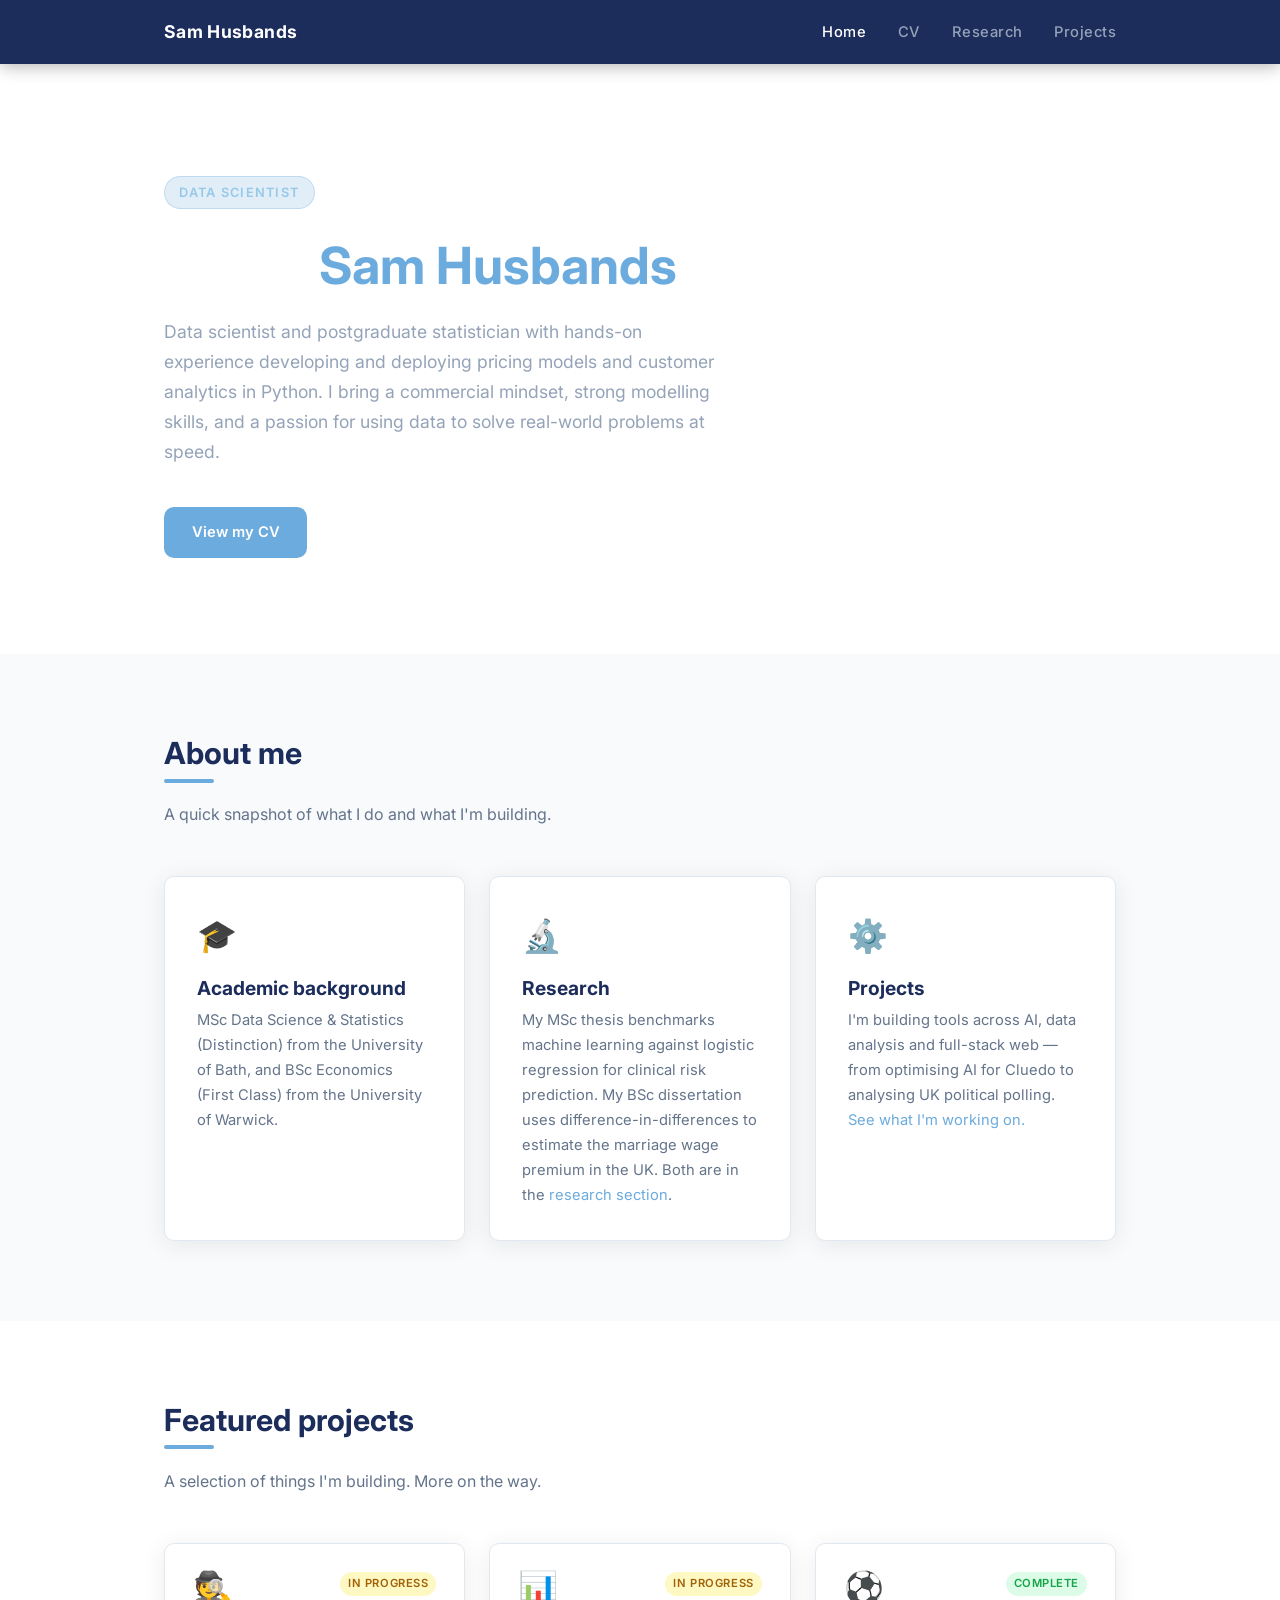
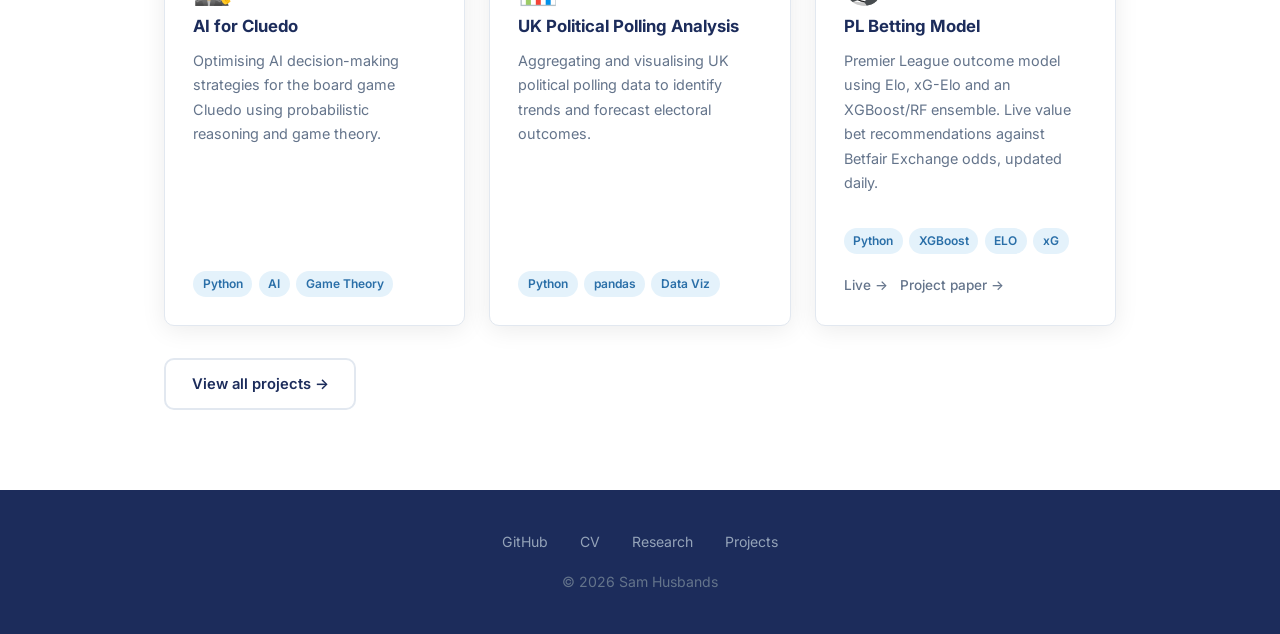
==== index.html @ 10be199a "PL Betting restructure: Complete status, project paper, club crests, nav cleanup Made-with: Cursor" ====
<!DOCTYPE html>
<html lang="en">
<head>
  <meta charset="UTF-8" />
  <meta name="viewport" content="width=device-width, initial-scale=1.0" />
  <title>Sam Husbands</title>
  <meta name="description" content="Sam Husbands – personal portfolio, CV, research and projects." />
  <link rel="preconnect" href="https://fonts.googleapis.com" />
  <link rel="preconnect" href="https://fonts.gstatic.com" crossorigin />
  <link href="https://fonts.googleapis.com/css2?family=Inter:wght@400;500;600;700&display=swap" rel="stylesheet" />
  <link rel="stylesheet" href="css/style.css" />
</head>
<body>

  <!-- NAV -->
  <nav>
    <div class="nav-inner">
      <a href="index.html" class="nav-logo">Sam Husbands</a>
      <ul class="nav-links" id="navLinks">
        <li><a href="index.html" class="active">Home</a></li>
        <li><a href="cv.html">CV</a></li>
        <li><a href="documents.html">Research</a></li>
        <li><a href="projects.html">Projects</a></li>
      </ul>
      <button class="nav-toggle" id="navToggle" aria-label="Toggle menu">
        <span></span><span></span><span></span>
      </button>
    </div>
  </nav>

  <!-- HERO -->
  <section class="hero">
    <div class="container">
      <div class="hero-content">
        <span class="hero-tag">Data Scientist</span>
        <h1>Hi, I'm <span>Sam Husbands</span></h1>
        <p class="hero-summary">
          Data scientist and postgraduate statistician with hands-on experience developing and deploying
          pricing models and customer analytics in Python. I bring a commercial mindset, strong modelling
          skills, and a passion for using data to solve real-world problems at speed.
        </p>
        <div class="hero-actions">
          <a href="cv.html" class="btn btn-primary">View my CV</a>
          <a href="projects.html" class="btn btn-outline">See my projects</a>
          <a href="https://github.com/SamHusbands21" target="_blank" rel="noopener" class="btn btn-outline">
            GitHub ↗
          </a>
        </div>
      </div>
    </div>
  </section>

  <!-- ABOUT SNAPSHOT -->
  <section>
    <div class="container">
      <h2 class="section-title">About me</h2>
      <p class="section-subtitle">A quick snapshot of what I do and what I'm building.</p>
      <div class="card-grid">

        <div class="card">
          <div style="font-size:2rem;margin-bottom:0.75rem;">🎓</div>
          <h3>Academic background</h3>
          <p style="color:var(--muted);font-size:0.92rem;margin-top:0.5rem;">
            MSc Data Science &amp; Statistics (Distinction) from the University of Bath, and
            BSc Economics (First Class) from the University of Warwick.
          </p>
        </div>

        <div class="card">
          <div style="font-size:2rem;margin-bottom:0.75rem;">🔬</div>
          <h3>Research</h3>
          <p style="color:var(--muted);font-size:0.92rem;margin-top:0.5rem;">
            My MSc thesis benchmarks machine learning against logistic regression for clinical risk
            prediction. My BSc dissertation uses difference-in-differences to estimate the marriage
            wage premium in the UK. Both are in the <a href="documents.html">research section</a>.
          </p>
        </div>

        <div class="card">
          <div style="font-size:2rem;margin-bottom:0.75rem;">⚙️</div>
          <h3>Projects</h3>
          <p style="color:var(--muted);font-size:0.92rem;margin-top:0.5rem;">
            I'm building tools across AI, data analysis and full-stack web — from optimising AI for Cluedo to
            analysing UK political polling. <a href="projects.html">See what I'm working on.</a>
          </p>
        </div>

      </div>
    </div>
  </section>

  <!-- FEATURED PROJECTS PREVIEW -->
  <section>
    <div class="container">
      <h2 class="section-title">Featured projects</h2>
      <p class="section-subtitle">A selection of things I'm building. More on the way.</p>
      <div class="card-grid">

        <div class="project-card">
          <div class="project-card-header">
            <span class="project-icon">🕵️</span>
            <span class="status-badge status-wip">In progress</span>
          </div>
          <h3>AI for Cluedo</h3>
          <p>Optimising AI decision-making strategies for the board game Cluedo using probabilistic reasoning and game theory.</p>
          <div class="tag-list">
            <span class="tag">Python</span>
            <span class="tag">AI</span>
            <span class="tag">Game Theory</span>
          </div>
        </div>

        <div class="project-card">
          <div class="project-card-header">
            <span class="project-icon">📊</span>
            <span class="status-badge status-wip">In progress</span>
          </div>
          <h3>UK Political Polling Analysis</h3>
          <p>Aggregating and visualising UK political polling data to identify trends and forecast electoral outcomes.</p>
          <div class="tag-list">
            <span class="tag">Python</span>
            <span class="tag">pandas</span>
            <span class="tag">Data Viz</span>
          </div>
        </div>

        <div class="project-card">
          <div class="project-card-header">
            <span class="project-icon">⚽</span>
            <span class="status-badge status-complete">Complete</span>
          </div>
          <h3>PL Betting Model</h3>
          <p>Premier League outcome model using Elo, xG-Elo and an XGBoost/RF ensemble. Live value bet recommendations against Betfair Exchange odds, updated daily.</p>
          <div class="tag-list">
            <span class="tag">Python</span>
            <span class="tag">XGBoost</span>
            <span class="tag">ELO</span>
            <span class="tag">xG</span>
          </div>
          <div class="project-links" style="margin-top:0.5rem;">
            <a href="betting.html">Live →</a>
            <a href="betting-paper.html">Project paper →</a>
          </div>
        </div>

      </div>
      <div style="margin-top:2rem;">
        <a href="projects.html" class="btn btn-outline-dark">View all projects →</a>
      </div>
    </div>
  </section>

  <!-- FOOTER -->
  <footer>
    <ul class="footer-links">
      <li><a href="https://github.com/SamHusbands21" target="_blank" rel="noopener">GitHub</a></li>
      <li><a href="cv.html">CV</a></li>
      <li><a href="documents.html">Research</a></li>
      <li><a href="projects.html">Projects</a></li>
    </ul>
    <p>&copy; <span id="year"></span> Sam Husbands</p>
  </footer>

  <script>
    document.getElementById('year').textContent = new Date().getFullYear();

    const toggle = document.getElementById('navToggle');
    const links  = document.getElementById('navLinks');
    toggle.addEventListener('click', () => links.classList.toggle('open'));
  </script>
</body>
</html>
---- css/style.css ----
/* ===== RESET & BASE ===== */
*, *::before, *::after {
  box-sizing: border-box;
  margin: 0;
  padding: 0;
}

:root {
  --navy:   #1c2c5b;
  --navy2:  #243775;
  --blue:   #6cabdd;
  --blue-d: #4a8dc4;
  --teal:   #98c8e8;
  --light:  #f8fafc;
  --mid:    #e2e8f0;
  --text:   #334155;
  --muted:  #64748b;
  --white:  #ffffff;
  --radius: 10px;
  --shadow: 0 4px 24px rgba(0,0,0,0.08);
  --transition: 0.2s ease;
}

html { scroll-behavior: smooth; }

body {
  font-family: 'Inter', sans-serif;
  background: var(--light);
  color: var(--text);
  line-height: 1.7;
  font-size: 16px;
}

a {
  color: var(--blue);
  text-decoration: none;
  transition: color var(--transition);
}
a:hover { color: var(--blue-d); }

img { max-width: 100%; display: block; }

/* ===== TYPOGRAPHY ===== */
h1, h2, h3, h4 {
  color: var(--navy);
  line-height: 1.25;
  font-weight: 700;
}
h1 { font-size: clamp(2rem, 5vw, 3.2rem); }
h2 { font-size: clamp(1.5rem, 3vw, 2rem); }
h3 { font-size: 1.2rem; }

p { margin-bottom: 1rem; }
p:last-child { margin-bottom: 0; }

/* ===== LAYOUT ===== */
.container {
  max-width: 1000px;
  margin: 0 auto;
  padding: 0 1.5rem;
}

section {
  padding: 5rem 0;
}
section:nth-child(even) {
  background: var(--white);
}

.section-title {
  font-size: clamp(1.4rem, 3vw, 1.9rem);
  margin-bottom: 0.4rem;
  position: relative;
  display: inline-block;
}
.section-title::after {
  content: '';
  display: block;
  height: 4px;
  width: 50px;
  background: var(--blue);
  border-radius: 2px;
  margin-top: 0.4rem;
}
.section-subtitle {
  color: var(--muted);
  margin-bottom: 3rem;
  margin-top: 0.75rem;
}

/* ===== NAVIGATION ===== */
nav {
  background: var(--navy);
  position: sticky;
  top: 0;
  z-index: 100;
  box-shadow: 0 2px 16px rgba(0,0,0,0.3);
}

.nav-inner {
  display: flex;
  align-items: center;
  justify-content: space-between;
  height: 64px;
  max-width: 1000px;
  margin: 0 auto;
  padding: 0 1.5rem;
}

.nav-logo {
  color: var(--white);
  font-weight: 700;
  font-size: 1.1rem;
  letter-spacing: 0.02em;
}
.nav-logo:hover { color: var(--blue); }

.nav-links {
  display: flex;
  gap: 2rem;
  list-style: none;
}

.nav-links a {
  color: #94a3b8;
  font-size: 0.92rem;
  font-weight: 500;
  letter-spacing: 0.03em;
  transition: color var(--transition);
}
.nav-links a:hover,
.nav-links a.active {
  color: var(--white);
}

.nav-toggle {
  display: none;
  flex-direction: column;
  gap: 5px;
  background: none;
  border: none;
  cursor: pointer;
  padding: 4px;
}
.nav-toggle span {
  display: block;
  width: 24px;
  height: 2px;
  background: var(--white);
  border-radius: 2px;
  transition: all var(--transition);
}

/* ===== HERO ===== */
.hero {
  background: linear-gradient(135deg, var(--navy) 0%, var(--navy2) 100%);
  color: var(--white);
  padding: 7rem 0 6rem;
}

.hero-content {
  max-width: 680px;
}

.hero-tag {
  display: inline-block;
  background: rgba(108,171,221,0.2);
  color: var(--teal);
  font-size: 0.8rem;
  font-weight: 600;
  letter-spacing: 0.1em;
  text-transform: uppercase;
  padding: 0.3rem 0.9rem;
  border-radius: 20px;
  margin-bottom: 1.5rem;
  border: 1px solid rgba(108,171,221,0.3);
}

.hero h1 {
  color: var(--white);
  margin-bottom: 1.25rem;
}

.hero h1 span {
  color: var(--blue);
}

.hero-summary {
  color: #94a3b8;
  font-size: 1.1rem;
  margin-bottom: 2.5rem;
  max-width: 560px;
}

.hero-actions {
  display: flex;
  gap: 1rem;
  flex-wrap: wrap;
}

/* ===== BUTTONS ===== */
.btn {
  display: inline-flex;
  align-items: center;
  gap: 0.5rem;
  padding: 0.7rem 1.6rem;
  border-radius: var(--radius);
  font-size: 0.92rem;
  font-weight: 600;
  transition: all var(--transition);
  cursor: pointer;
  border: 2px solid transparent;
}

.btn-primary {
  background: var(--blue);
  color: var(--white);
}
.btn-primary:hover {
  background: var(--blue-d);
  color: var(--white);
  transform: translateY(-1px);
  box-shadow: 0 6px 20px rgba(108,171,221,0.45);
}

.btn-outline {
  background: transparent;
  color: var(--white);
  border-color: rgba(255,255,255,0.3);
}
.btn-outline:hover {
  background: rgba(255,255,255,0.1);
  color: var(--white);
  border-color: rgba(255,255,255,0.6);
}

.btn-outline-dark {
  background: transparent;
  color: var(--navy);
  border-color: var(--mid);
}
.btn-outline-dark:hover {
  border-color: var(--blue);
  color: var(--blue);
}

/* ===== CARDS ===== */
.card {
  background: var(--white);
  border-radius: var(--radius);
  box-shadow: var(--shadow);
  padding: 2rem;
  border: 1px solid var(--mid);
  transition: transform var(--transition), box-shadow var(--transition);
}
.card:hover {
  transform: translateY(-3px);
  box-shadow: 0 12px 40px rgba(0,0,0,0.12);
}

.card-grid {
  display: grid;
  grid-template-columns: repeat(auto-fill, minmax(280px, 1fr));
  gap: 1.5rem;
}

/* ===== PROJECT CARDS ===== */
.project-card {
  background: var(--white);
  border-radius: var(--radius);
  border: 1px solid var(--mid);
  box-shadow: var(--shadow);
  padding: 1.75rem;
  display: flex;
  flex-direction: column;
  gap: 0.75rem;
  transition: transform var(--transition), box-shadow var(--transition);
}
.project-card:hover {
  transform: translateY(-3px);
  box-shadow: 0 12px 40px rgba(0,0,0,0.12);
}

.project-card-header {
  display: flex;
  align-items: flex-start;
  justify-content: space-between;
  gap: 1rem;
}

.project-icon {
  font-size: 2rem;
  line-height: 1;
}

.project-links {
  display: flex;
  gap: 0.75rem;
  flex-shrink: 0;
}
.project-links a {
  color: var(--muted);
  font-size: 0.85rem;
  font-weight: 500;
  display: flex;
  align-items: center;
  gap: 0.3rem;
  transition: color var(--transition);
}
.project-links a:hover { color: var(--blue); }

.project-card h3 {
  font-size: 1.05rem;
  color: var(--navy);
}

.project-card p {
  color: var(--muted);
  font-size: 0.9rem;
  flex: 1;
}

.tag-list {
  display: flex;
  flex-wrap: wrap;
  gap: 0.4rem;
  margin-top: 0.25rem;
}
.tag {
  background: #e4f2fb;
  color: #2a6fa8;
  font-size: 0.75rem;
  font-weight: 600;
  padding: 0.2rem 0.6rem;
  border-radius: 20px;
}

.status-badge {
  display: inline-block;
  font-size: 0.7rem;
  font-weight: 600;
  padding: 0.15rem 0.5rem;
  border-radius: 20px;
  text-transform: uppercase;
  letter-spacing: 0.05em;
}
.status-live {
  background: #dcfce7;
  color: #16a34a;
}
.status-wip {
  background: #fef9c3;
  color: #a16207;
}
.status-planned {
  background: #f1f5f9;
  color: var(--muted);
}
.status-complete {
  background: #dcfce7;
  color: #16a34a;
}

/* ===== CV ===== */
.cv-section {
  margin-bottom: 2.5rem;
}
.cv-section-title {
  font-size: 0.75rem;
  font-weight: 700;
  text-transform: uppercase;
  letter-spacing: 0.12em;
  color: var(--blue);
  margin-bottom: 1.25rem;
  padding-bottom: 0.5rem;
  border-bottom: 2px solid var(--mid);
}

.cv-entry {
  margin-bottom: 1.5rem;
}
.cv-entry-header {
  display: flex;
  justify-content: space-between;
  align-items: baseline;
  gap: 1rem;
  flex-wrap: wrap;
  margin-bottom: 0.25rem;
}
.cv-entry-header h3 {
  font-size: 1rem;
  color: var(--navy);
}
.cv-entry-date {
  color: var(--muted);
  font-size: 0.85rem;
  white-space: nowrap;
}
.cv-entry-org {
  color: var(--blue);
  font-size: 0.9rem;
  font-weight: 600;
  margin-bottom: 0.4rem;
}
.cv-entry ul {
  padding-left: 1.25rem;
  color: var(--text);
  font-size: 0.93rem;
}
.cv-entry ul li {
  margin-bottom: 0.25rem;
}

.skills-grid {
  display: grid;
  grid-template-columns: repeat(auto-fill, minmax(200px, 1fr));
  gap: 1rem;
}
.skill-group h4 {
  font-size: 0.85rem;
  font-weight: 700;
  color: var(--navy);
  margin-bottom: 0.5rem;
}
.skill-group .tag-list { margin-top: 0; }

/* ===== DOCUMENTS PAGE ===== */
.doc-card {
  background: var(--white);
  border-radius: var(--radius);
  border: 1px solid var(--mid);
  box-shadow: var(--shadow);
  padding: 2rem;
  display: flex;
  gap: 1.5rem;
  align-items: flex-start;
  transition: transform var(--transition), box-shadow var(--transition);
}
.doc-card:hover {
  transform: translateY(-2px);
  box-shadow: 0 12px 40px rgba(0,0,0,0.12);
}
.doc-icon {
  font-size: 2.5rem;
  flex-shrink: 0;
}
.doc-info h3 { margin-bottom: 0.4rem; }
.doc-info p {
  color: var(--muted);
  font-size: 0.92rem;
  margin-bottom: 1rem;
}
.doc-meta {
  display: flex;
  gap: 1.5rem;
  flex-wrap: wrap;
  font-size: 0.82rem;
  color: var(--muted);
  margin-bottom: 1rem;
}
.doc-meta span { display: flex; align-items: center; gap: 0.3rem; }
.doc-actions { display: flex; gap: 0.75rem; flex-wrap: wrap; }

/* ===== FOOTER ===== */
footer {
  background: var(--navy);
  color: #64748b;
  text-align: center;
  padding: 2.5rem 1.5rem;
  font-size: 0.88rem;
}
footer a {
  color: #94a3b8;
}
footer a:hover { color: var(--white); }

.footer-links {
  display: flex;
  justify-content: center;
  gap: 2rem;
  margin-bottom: 1rem;
  list-style: none;
}

/* ===== RESPONSIVE ===== */
@media (max-width: 640px) {
  .nav-links {
    display: none;
    flex-direction: column;
    position: absolute;
    top: 64px;
    left: 0;
    right: 0;
    background: var(--navy2);
    padding: 1.5rem;
    gap: 1.25rem;
    border-top: 1px solid rgba(255,255,255,0.08);
  }
  .nav-links.open { display: flex; }
  .nav-toggle { display: flex; }

  .hero { padding: 4rem 0; }
  section { padding: 3rem 0; }

  .doc-card { flex-direction: column; }

  .cv-entry-header { flex-direction: column; gap: 0.1rem; }
}
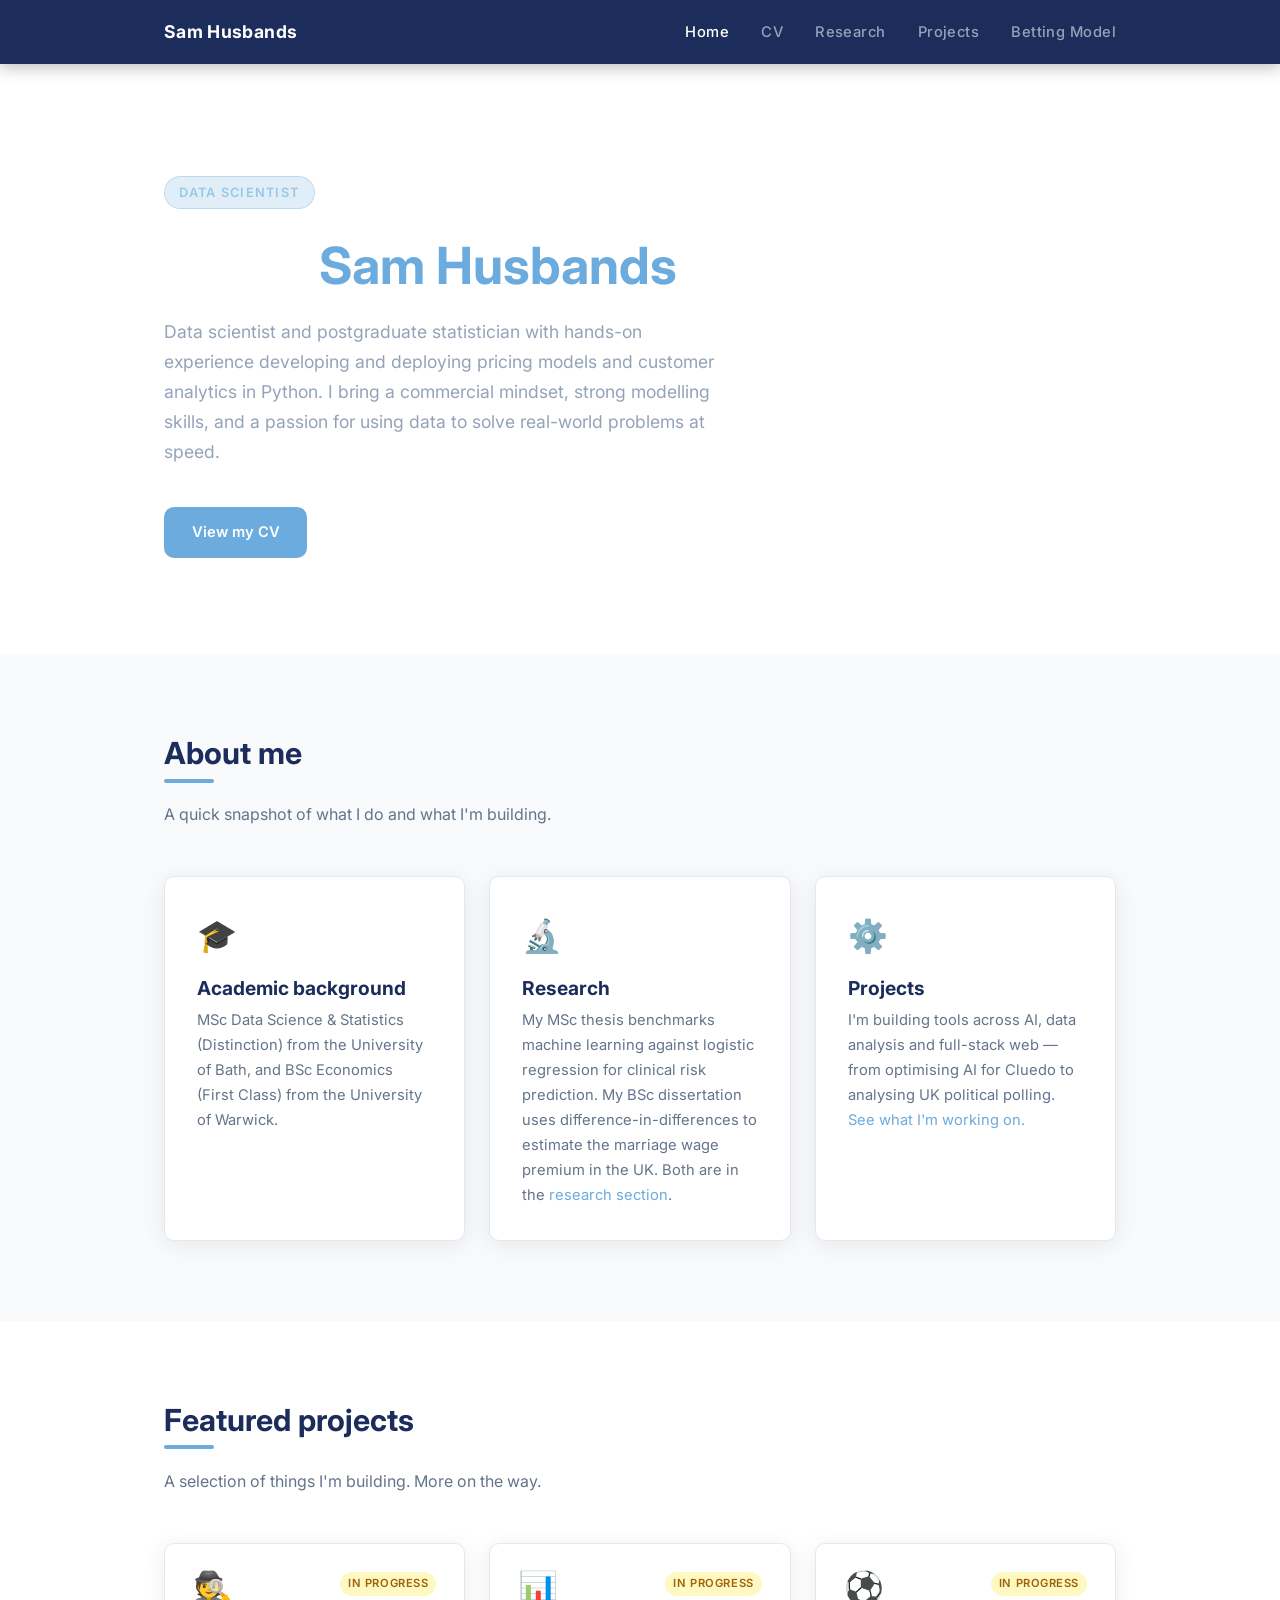
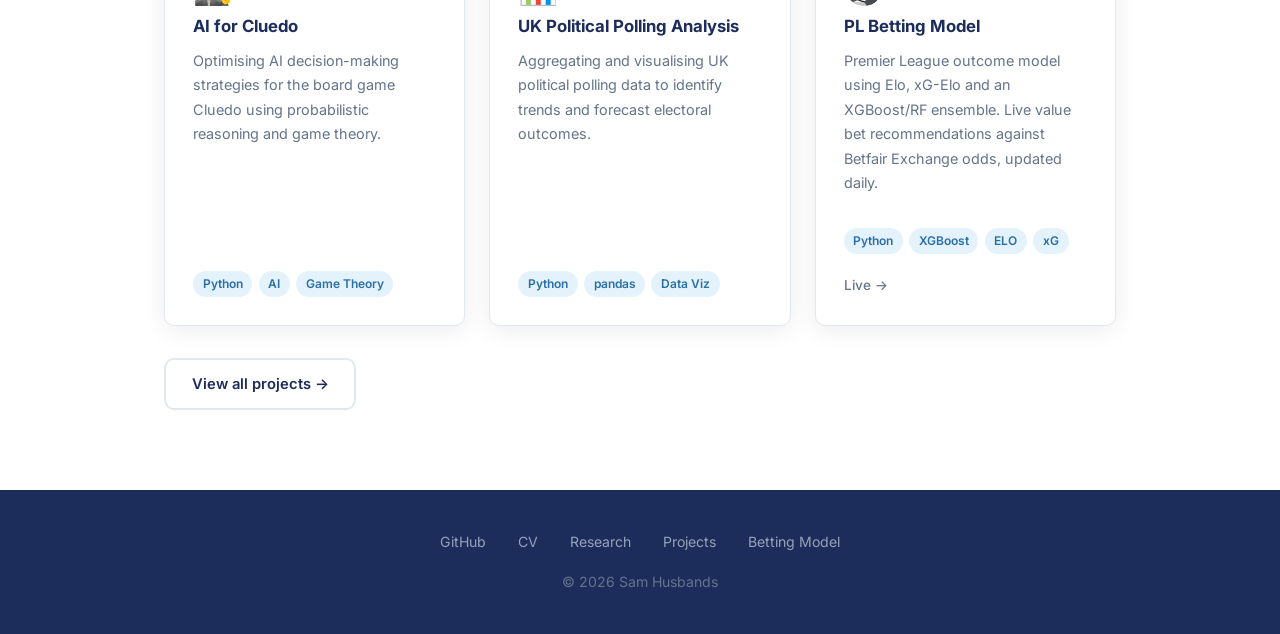
==== commit 97682114: "Revert "PL Betting restructure: Complete status, project paper, club crests, nav cleanup" This rever" ====
--- a/index.html
+++ b/index.html
@@ -21,6 +21,7 @@
         <li><a href="cv.html">CV</a></li>
         <li><a href="documents.html">Research</a></li>
         <li><a href="projects.html">Projects</a></li>
+        <li><a href="betting.html">Betting Model</a></li>
       </ul>
       <button class="nav-toggle" id="navToggle" aria-label="Toggle menu">
         <span></span><span></span><span></span>
@@ -127,7 +128,7 @@
         <div class="project-card">
           <div class="project-card-header">
             <span class="project-icon">⚽</span>
-            <span class="status-badge status-complete">Complete</span>
+            <span class="status-badge status-wip">In progress</span>
           </div>
           <h3>PL Betting Model</h3>
           <p>Premier League outcome model using Elo, xG-Elo and an XGBoost/RF ensemble. Live value bet recommendations against Betfair Exchange odds, updated daily.</p>
@@ -139,7 +140,6 @@
           </div>
           <div class="project-links" style="margin-top:0.5rem;">
             <a href="betting.html">Live →</a>
-            <a href="betting-paper.html">Project paper →</a>
           </div>
         </div>
 
@@ -157,6 +157,7 @@
       <li><a href="cv.html">CV</a></li>
       <li><a href="documents.html">Research</a></li>
       <li><a href="projects.html">Projects</a></li>
+      <li><a href="betting.html">Betting Model</a></li>
     </ul>
     <p>&copy; <span id="year"></span> Sam Husbands</p>
   </footer>
--- a/css/style.css
+++ b/css/style.css
@@ -355,10 +355,6 @@
 .status-planned {
   background: #f1f5f9;
   color: var(--muted);
-}
-.status-complete {
-  background: #dcfce7;
-  color: #16a34a;
 }
 
 /* ===== CV ===== */
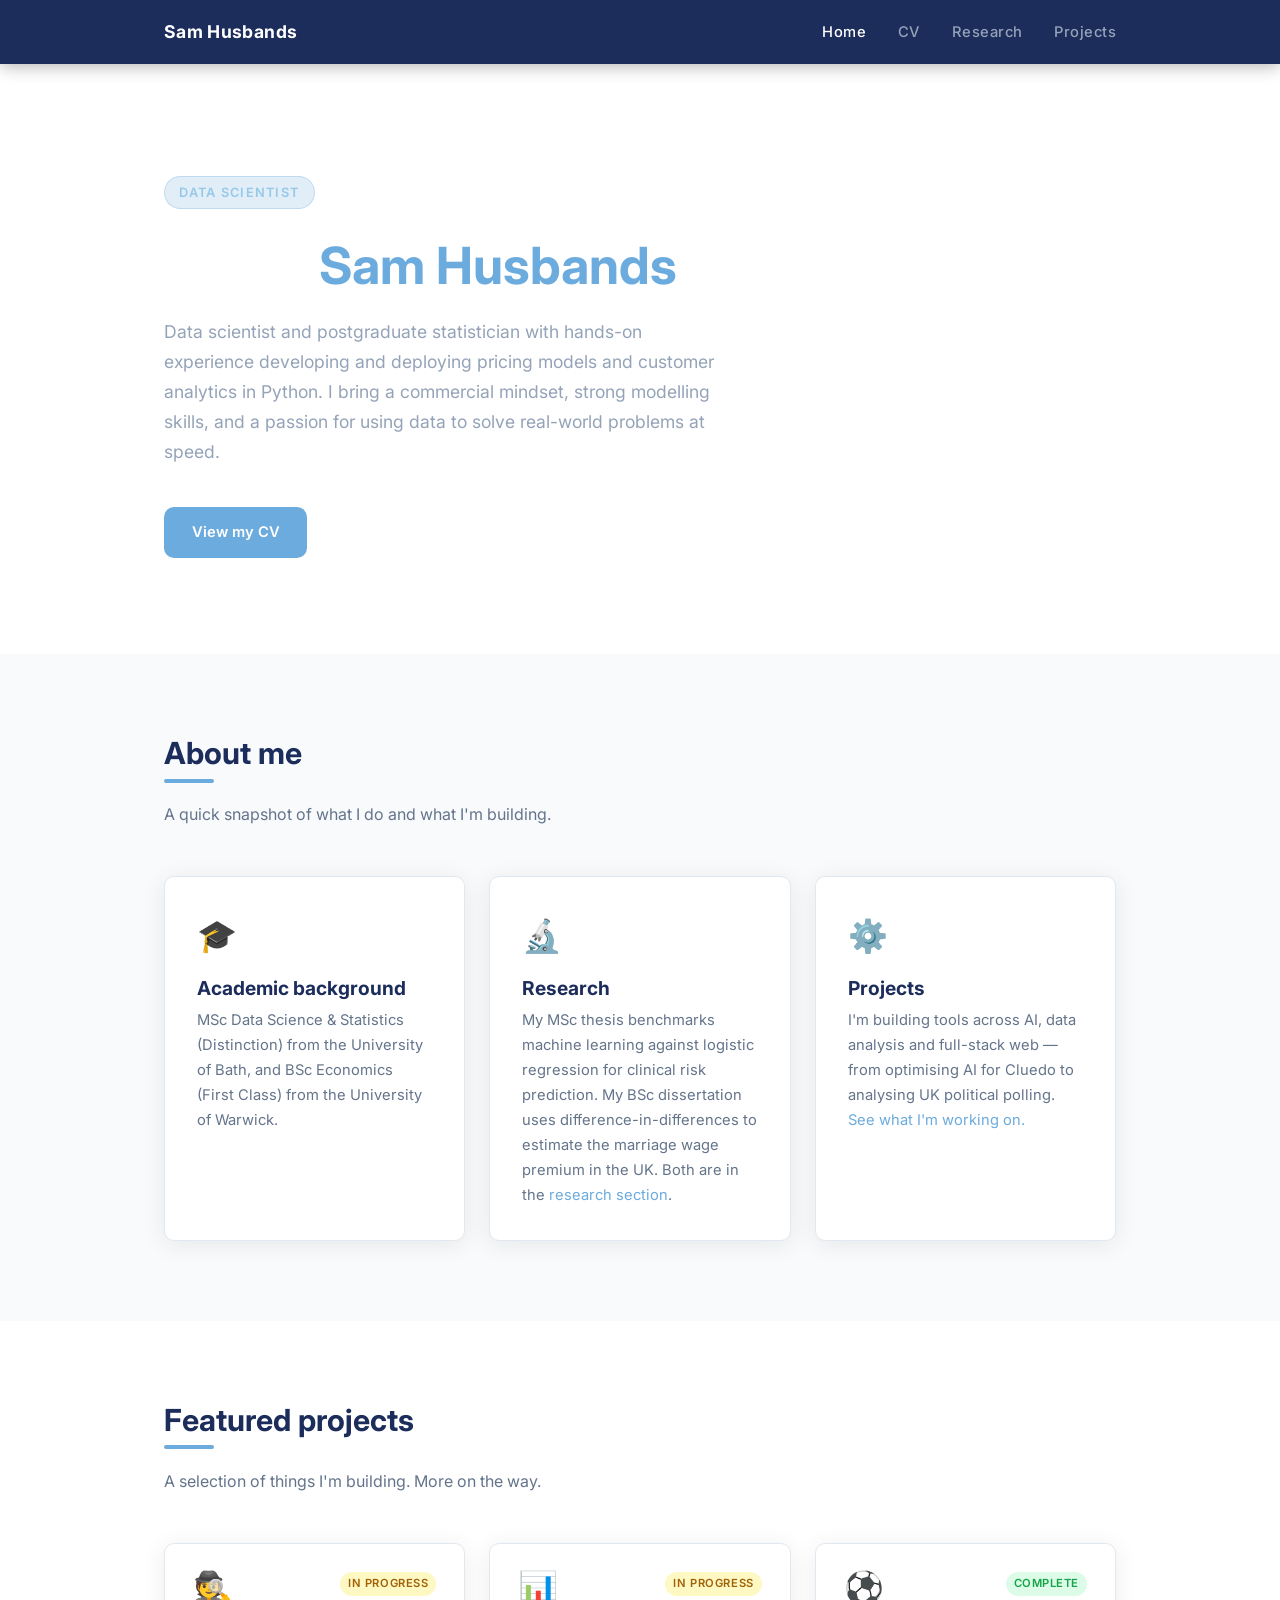
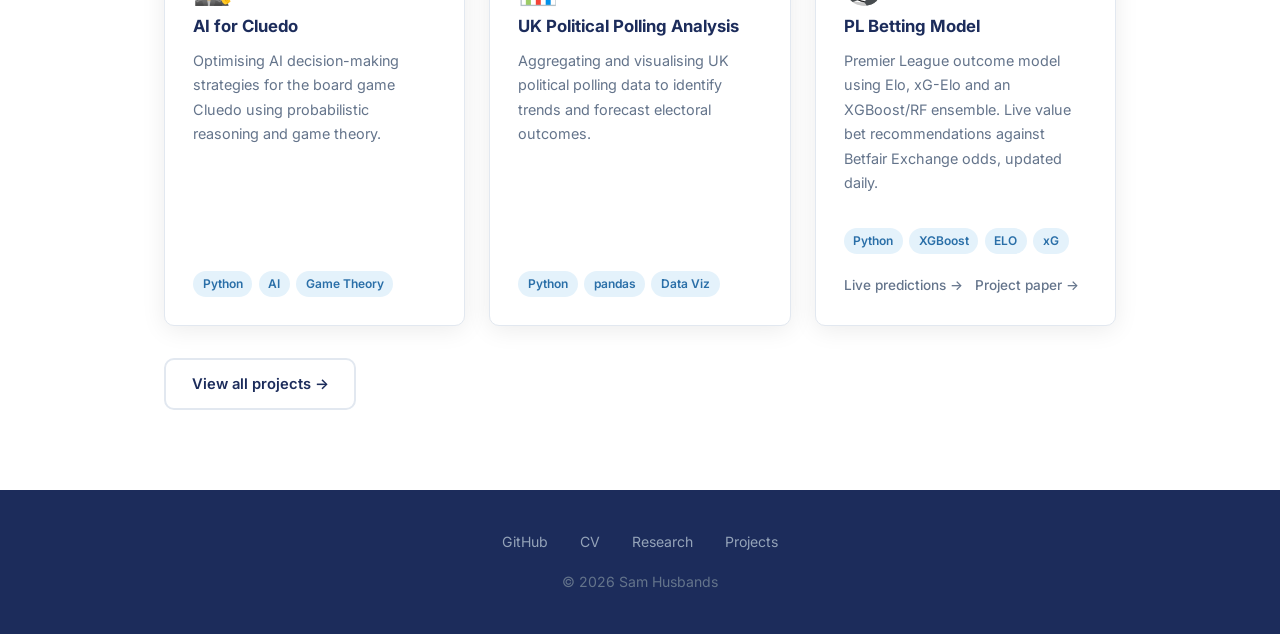
==== commit 29d46a7b: "Restructure PL Betting: Complete status, project paper, crests, nav cleanup Made-with: Cursor" ====
--- a/index.html
+++ b/index.html
@@ -21,7 +21,6 @@
         <li><a href="cv.html">CV</a></li>
         <li><a href="documents.html">Research</a></li>
         <li><a href="projects.html">Projects</a></li>
-        <li><a href="betting.html">Betting Model</a></li>
       </ul>
       <button class="nav-toggle" id="navToggle" aria-label="Toggle menu">
         <span></span><span></span><span></span>
@@ -128,7 +127,7 @@
         <div class="project-card">
           <div class="project-card-header">
             <span class="project-icon">⚽</span>
-            <span class="status-badge status-wip">In progress</span>
+            <span class="status-badge status-complete">Complete</span>
           </div>
           <h3>PL Betting Model</h3>
           <p>Premier League outcome model using Elo, xG-Elo and an XGBoost/RF ensemble. Live value bet recommendations against Betfair Exchange odds, updated daily.</p>
@@ -139,7 +138,8 @@
             <span class="tag">xG</span>
           </div>
           <div class="project-links" style="margin-top:0.5rem;">
-            <a href="betting.html">Live →</a>
+            <a href="betting.html">Live predictions →</a>
+            <a href="betting-paper.html">Project paper →</a>
           </div>
         </div>
 
@@ -157,7 +157,6 @@
       <li><a href="cv.html">CV</a></li>
       <li><a href="documents.html">Research</a></li>
       <li><a href="projects.html">Projects</a></li>
-      <li><a href="betting.html">Betting Model</a></li>
     </ul>
     <p>&copy; <span id="year"></span> Sam Husbands</p>
   </footer>
--- a/css/style.css
+++ b/css/style.css
@@ -355,6 +355,10 @@
 .status-planned {
   background: #f1f5f9;
   color: var(--muted);
+}
+.status-complete {
+  background: #dcfce7;
+  color: #16a34a;
 }
 
 /* ===== CV ===== */
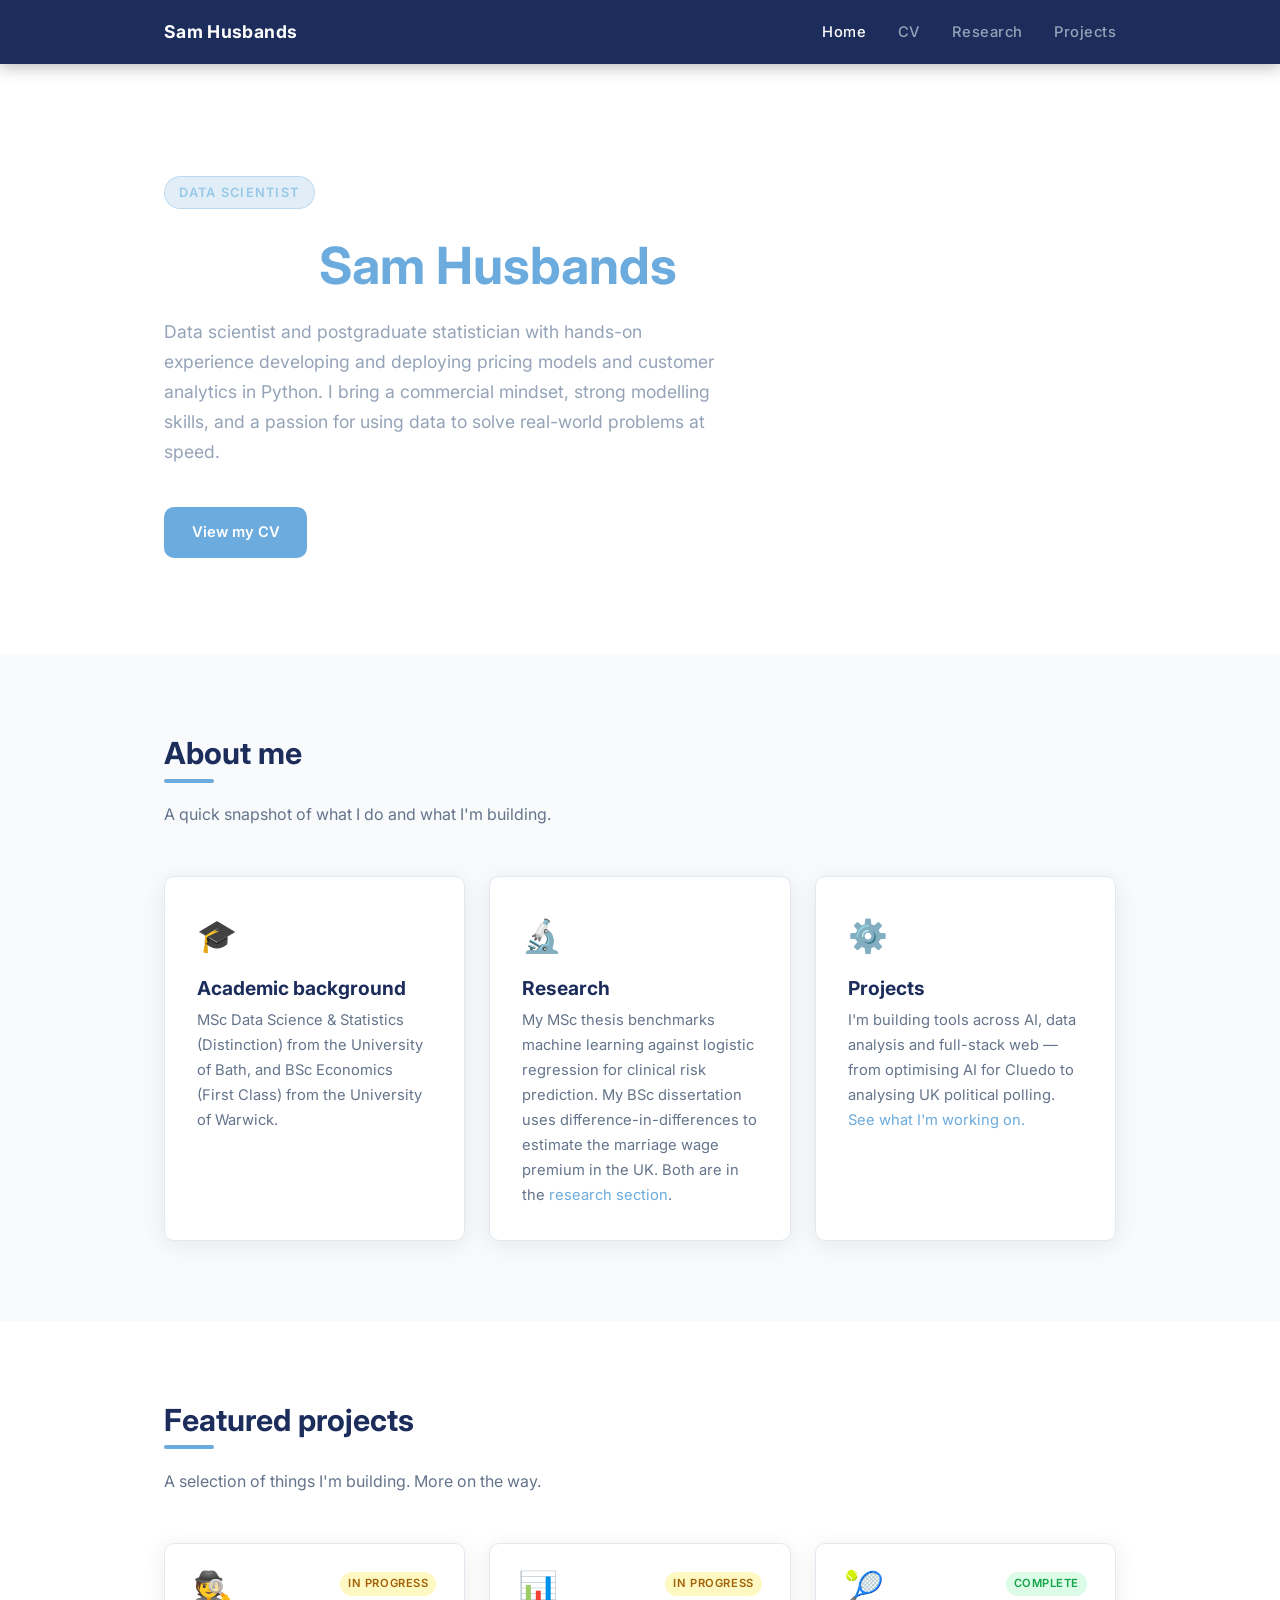
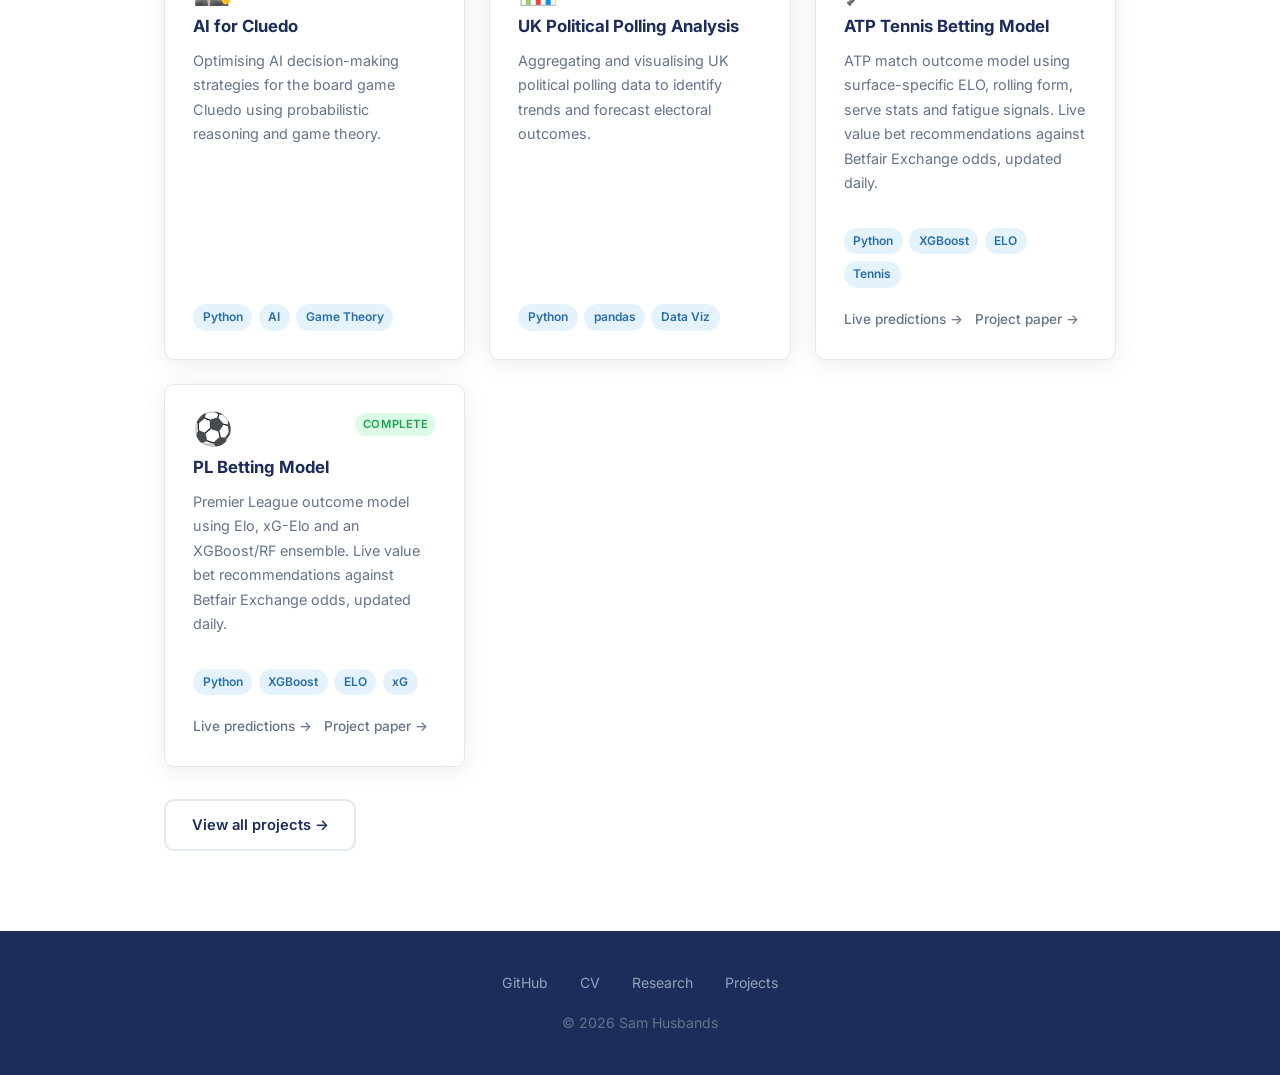
==== commit 92619673: "Add ATP tennis betting model to homepage and projects page Made-with: Cursor" ====
--- a/index.html
+++ b/index.html
@@ -126,6 +126,25 @@
 
         <div class="project-card">
           <div class="project-card-header">
+            <span class="project-icon">🎾</span>
+            <span class="status-badge status-complete">Complete</span>
+          </div>
+          <h3>ATP Tennis Betting Model</h3>
+          <p>ATP match outcome model using surface-specific ELO, rolling form, serve stats and fatigue signals. Live value bet recommendations against Betfair Exchange odds, updated daily.</p>
+          <div class="tag-list">
+            <span class="tag">Python</span>
+            <span class="tag">XGBoost</span>
+            <span class="tag">ELO</span>
+            <span class="tag">Tennis</span>
+          </div>
+          <div class="project-links" style="margin-top:0.5rem;">
+            <a href="tennis.html">Live predictions →</a>
+            <a href="tennis-paper.html">Project paper →</a>
+          </div>
+        </div>
+
+        <div class="project-card">
+          <div class="project-card-header">
             <span class="project-icon">⚽</span>
             <span class="status-badge status-complete">Complete</span>
           </div>
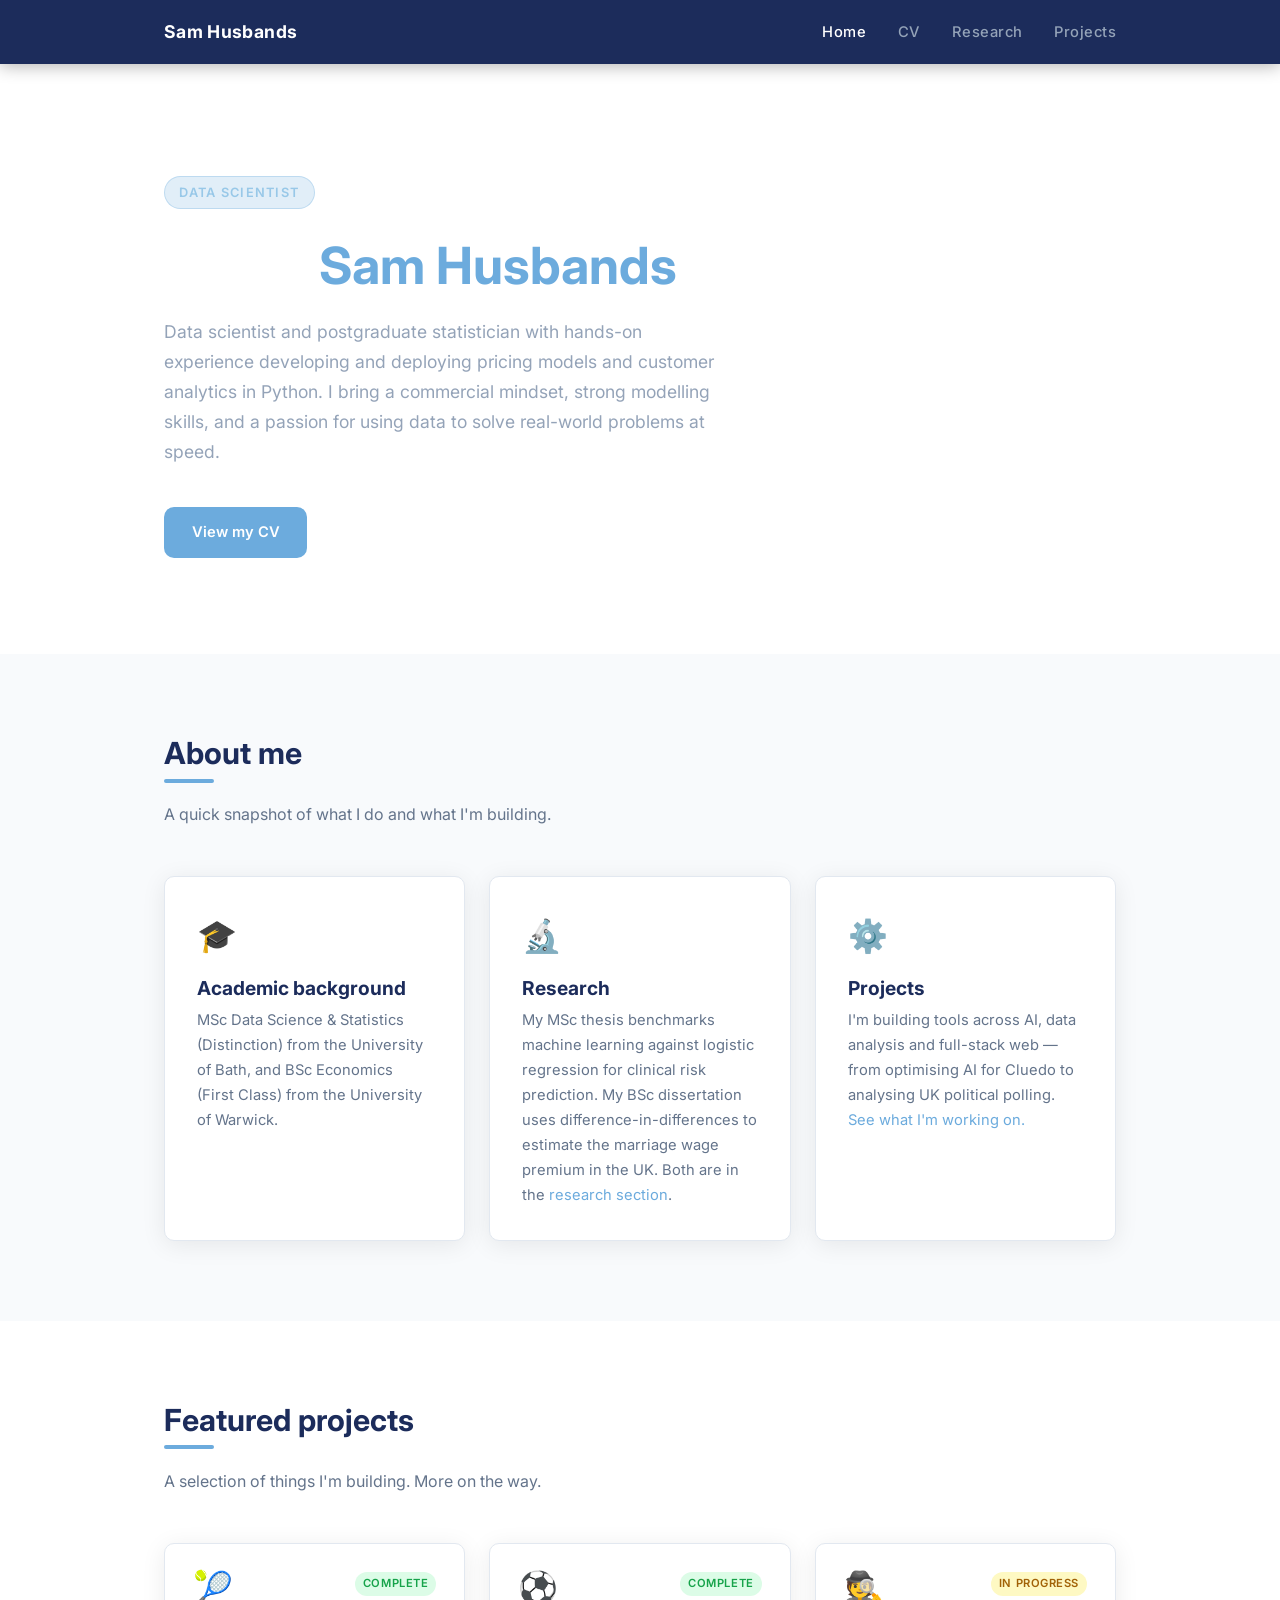
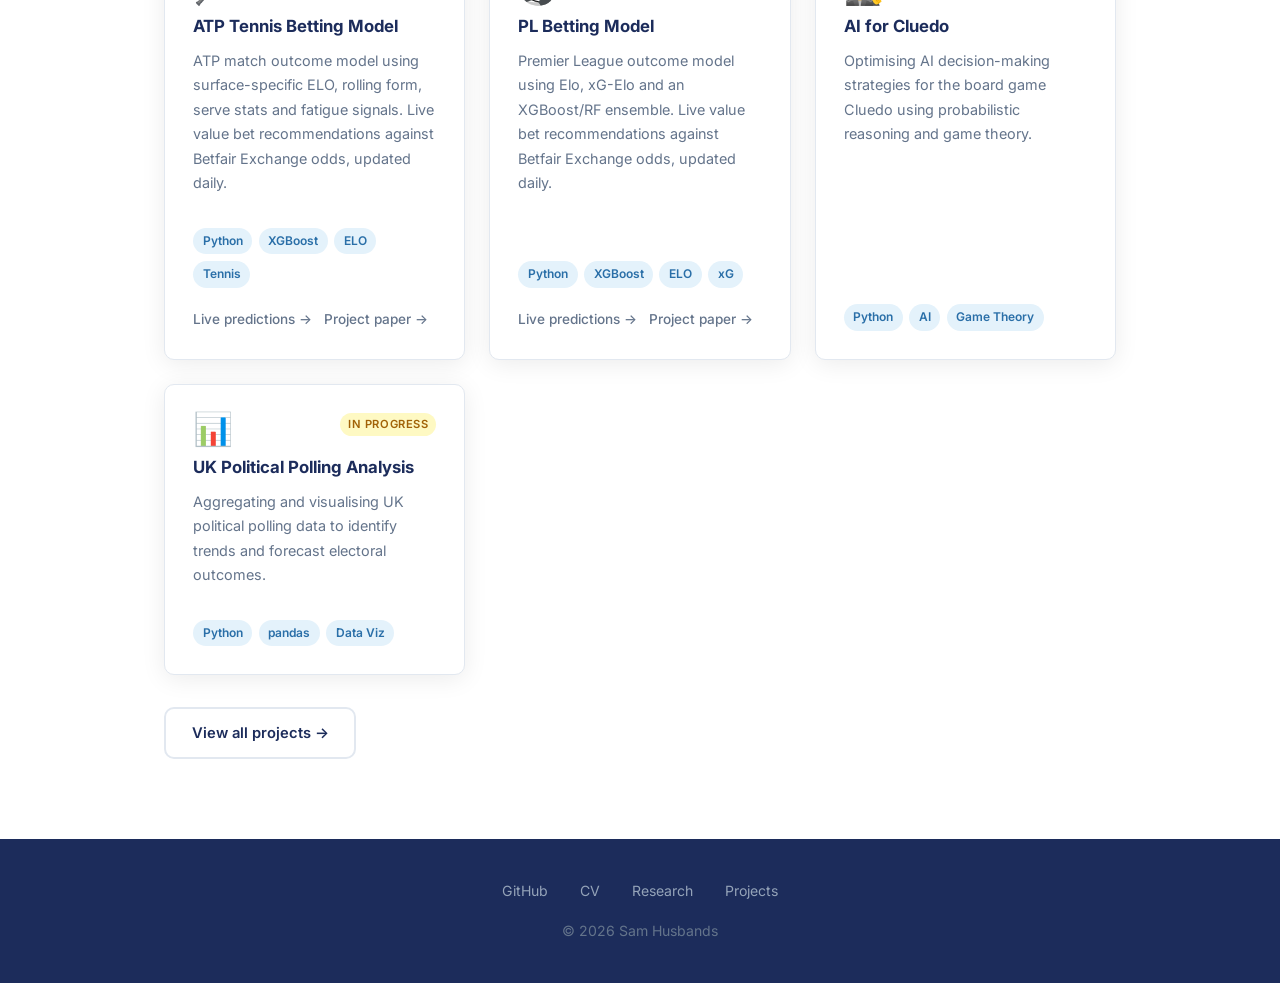
==== commit 6faeabd5: "feat: website UI updates - reorder projects, add new cards, fix research section Move Complete proje" ====
--- a/index.html
+++ b/index.html
@@ -98,34 +98,6 @@
 
         <div class="project-card">
           <div class="project-card-header">
-            <span class="project-icon">🕵️</span>
-            <span class="status-badge status-wip">In progress</span>
-          </div>
-          <h3>AI for Cluedo</h3>
-          <p>Optimising AI decision-making strategies for the board game Cluedo using probabilistic reasoning and game theory.</p>
-          <div class="tag-list">
-            <span class="tag">Python</span>
-            <span class="tag">AI</span>
-            <span class="tag">Game Theory</span>
-          </div>
-        </div>
-
-        <div class="project-card">
-          <div class="project-card-header">
-            <span class="project-icon">📊</span>
-            <span class="status-badge status-wip">In progress</span>
-          </div>
-          <h3>UK Political Polling Analysis</h3>
-          <p>Aggregating and visualising UK political polling data to identify trends and forecast electoral outcomes.</p>
-          <div class="tag-list">
-            <span class="tag">Python</span>
-            <span class="tag">pandas</span>
-            <span class="tag">Data Viz</span>
-          </div>
-        </div>
-
-        <div class="project-card">
-          <div class="project-card-header">
             <span class="project-icon">🎾</span>
             <span class="status-badge status-complete">Complete</span>
           </div>
@@ -162,6 +134,34 @@
           </div>
         </div>
 
+        <div class="project-card">
+          <div class="project-card-header">
+            <span class="project-icon">🕵️</span>
+            <span class="status-badge status-wip">In progress</span>
+          </div>
+          <h3>AI for Cluedo</h3>
+          <p>Optimising AI decision-making strategies for the board game Cluedo using probabilistic reasoning and game theory.</p>
+          <div class="tag-list">
+            <span class="tag">Python</span>
+            <span class="tag">AI</span>
+            <span class="tag">Game Theory</span>
+          </div>
+        </div>
+
+        <div class="project-card">
+          <div class="project-card-header">
+            <span class="project-icon">📊</span>
+            <span class="status-badge status-wip">In progress</span>
+          </div>
+          <h3>UK Political Polling Analysis</h3>
+          <p>Aggregating and visualising UK political polling data to identify trends and forecast electoral outcomes.</p>
+          <div class="tag-list">
+            <span class="tag">Python</span>
+            <span class="tag">pandas</span>
+            <span class="tag">Data Viz</span>
+          </div>
+        </div>
+
       </div>
       <div style="margin-top:2rem;">
         <a href="projects.html" class="btn btn-outline-dark">View all projects →</a>
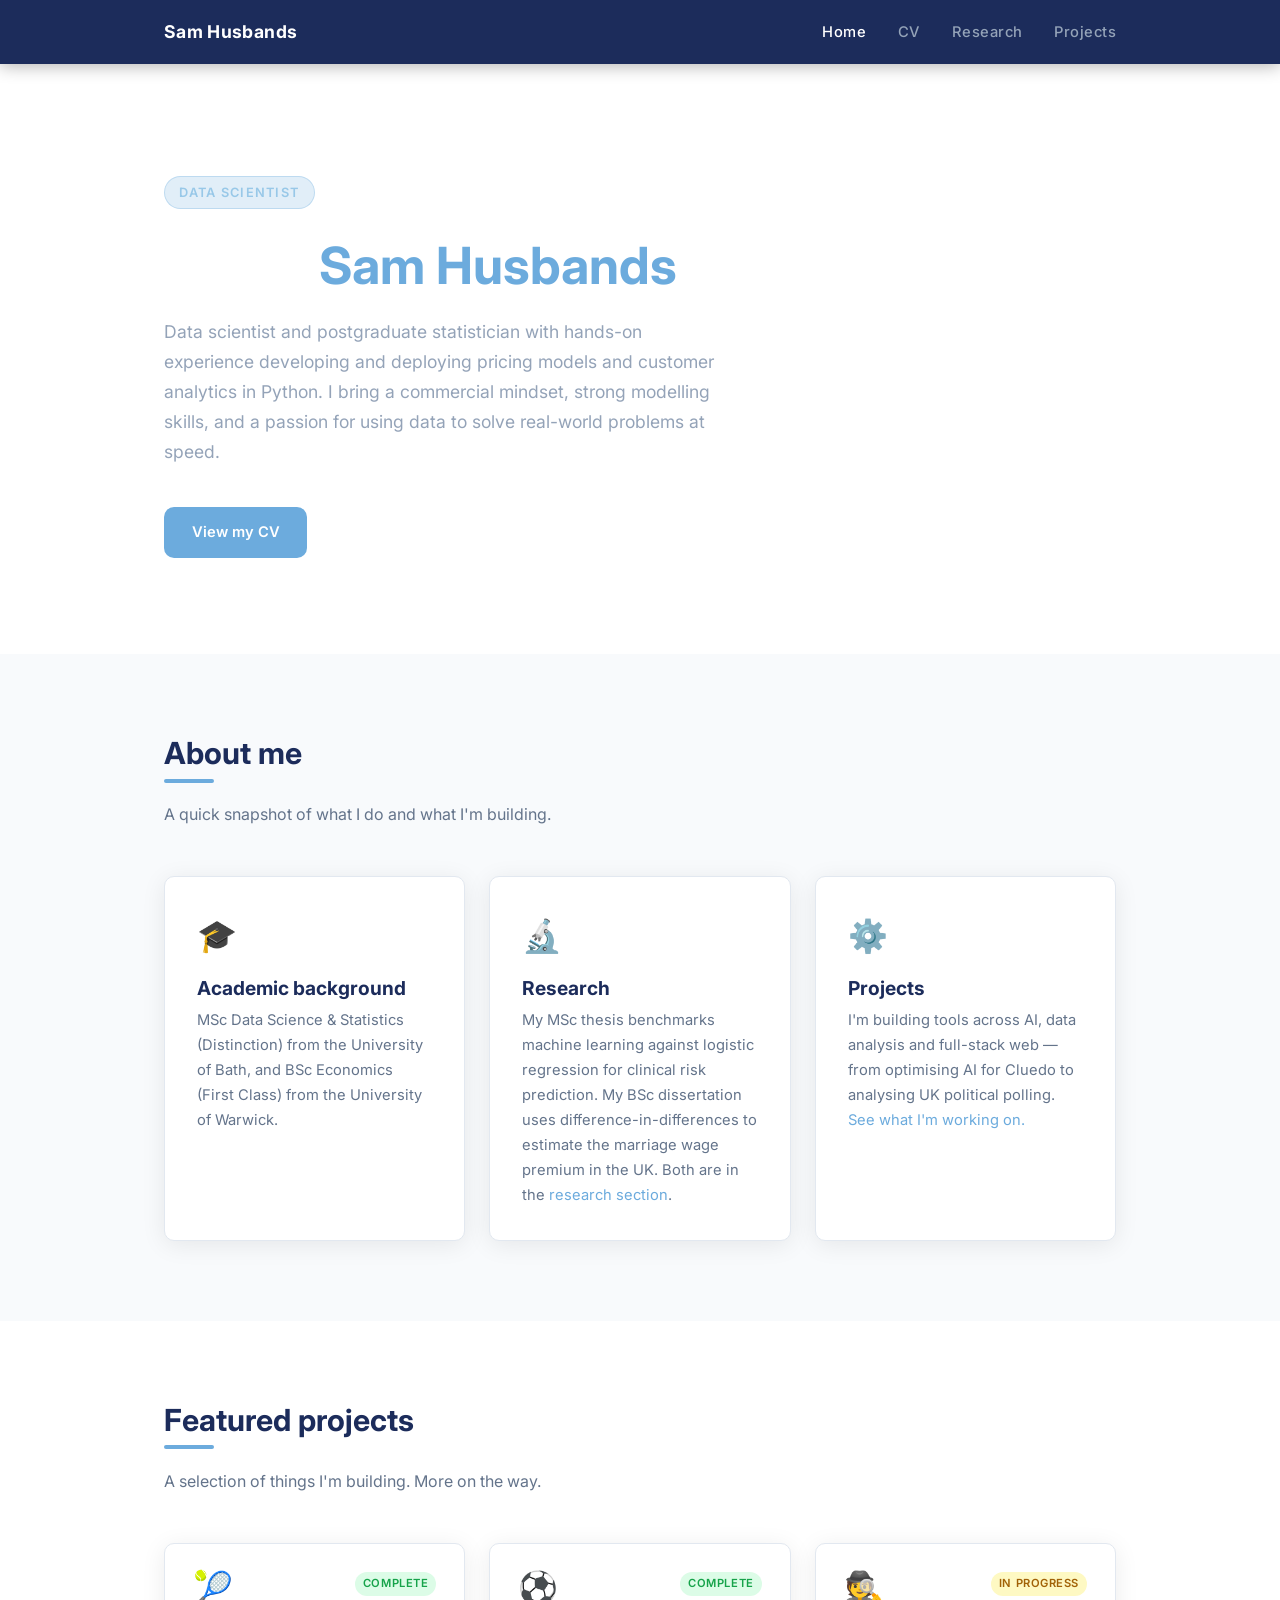
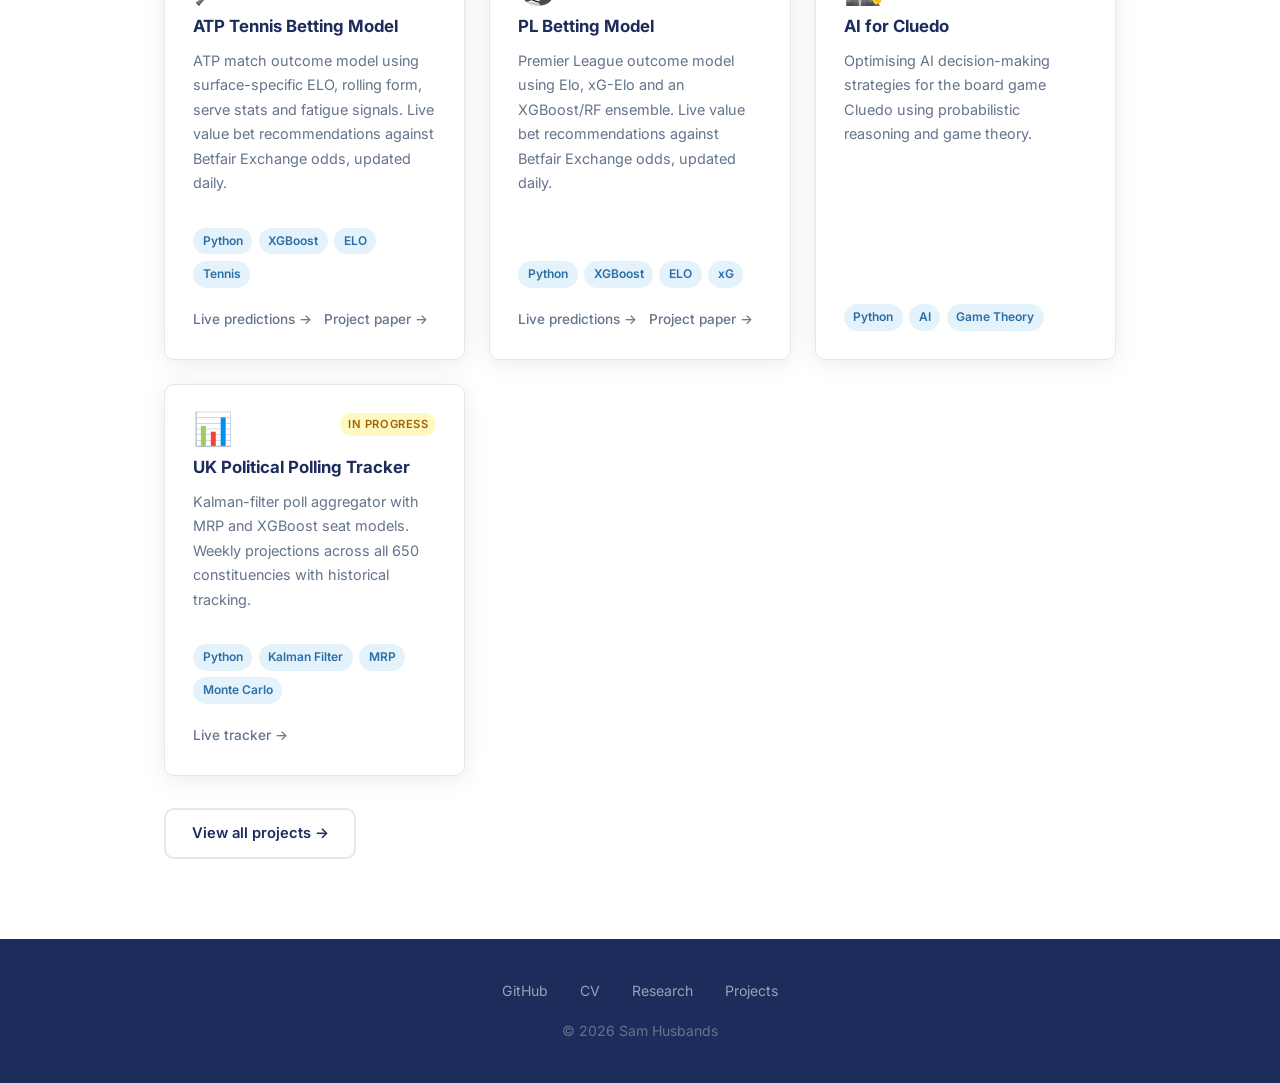
==== commit 2a16388d: "feat: add UK polling tracker pages and update project cards Made-with: Cursor" ====
--- a/index.html
+++ b/index.html
@@ -153,12 +153,16 @@
             <span class="project-icon">📊</span>
             <span class="status-badge status-wip">In progress</span>
           </div>
-          <h3>UK Political Polling Analysis</h3>
-          <p>Aggregating and visualising UK political polling data to identify trends and forecast electoral outcomes.</p>
+          <h3>UK Political Polling Tracker</h3>
+          <p>Kalman-filter poll aggregator with MRP and XGBoost seat models. Weekly projections across all 650 constituencies with historical tracking.</p>
           <div class="tag-list">
             <span class="tag">Python</span>
-            <span class="tag">pandas</span>
-            <span class="tag">Data Viz</span>
+            <span class="tag">Kalman Filter</span>
+            <span class="tag">MRP</span>
+            <span class="tag">Monte Carlo</span>
+          </div>
+          <div class="project-links" style="margin-top:0.5rem;">
+            <a href="polling.html">Live tracker →</a>
           </div>
         </div>
 
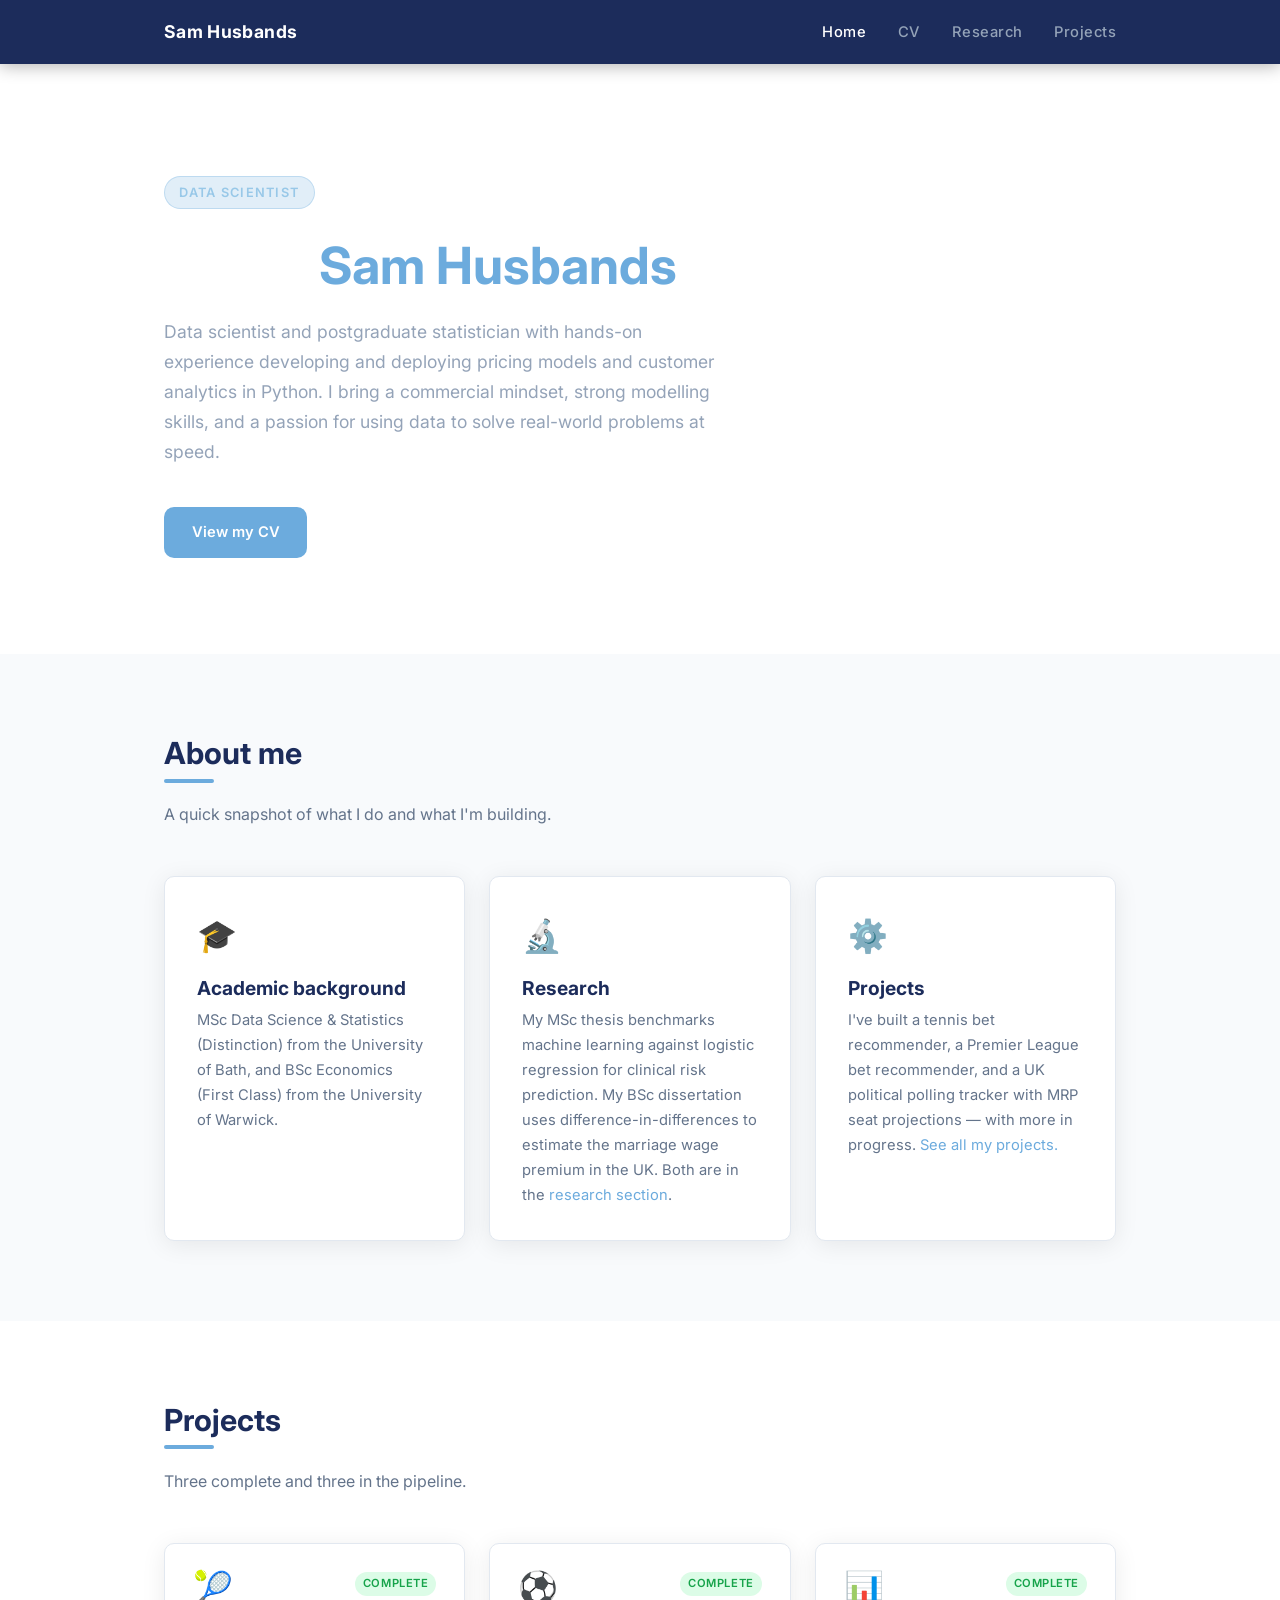
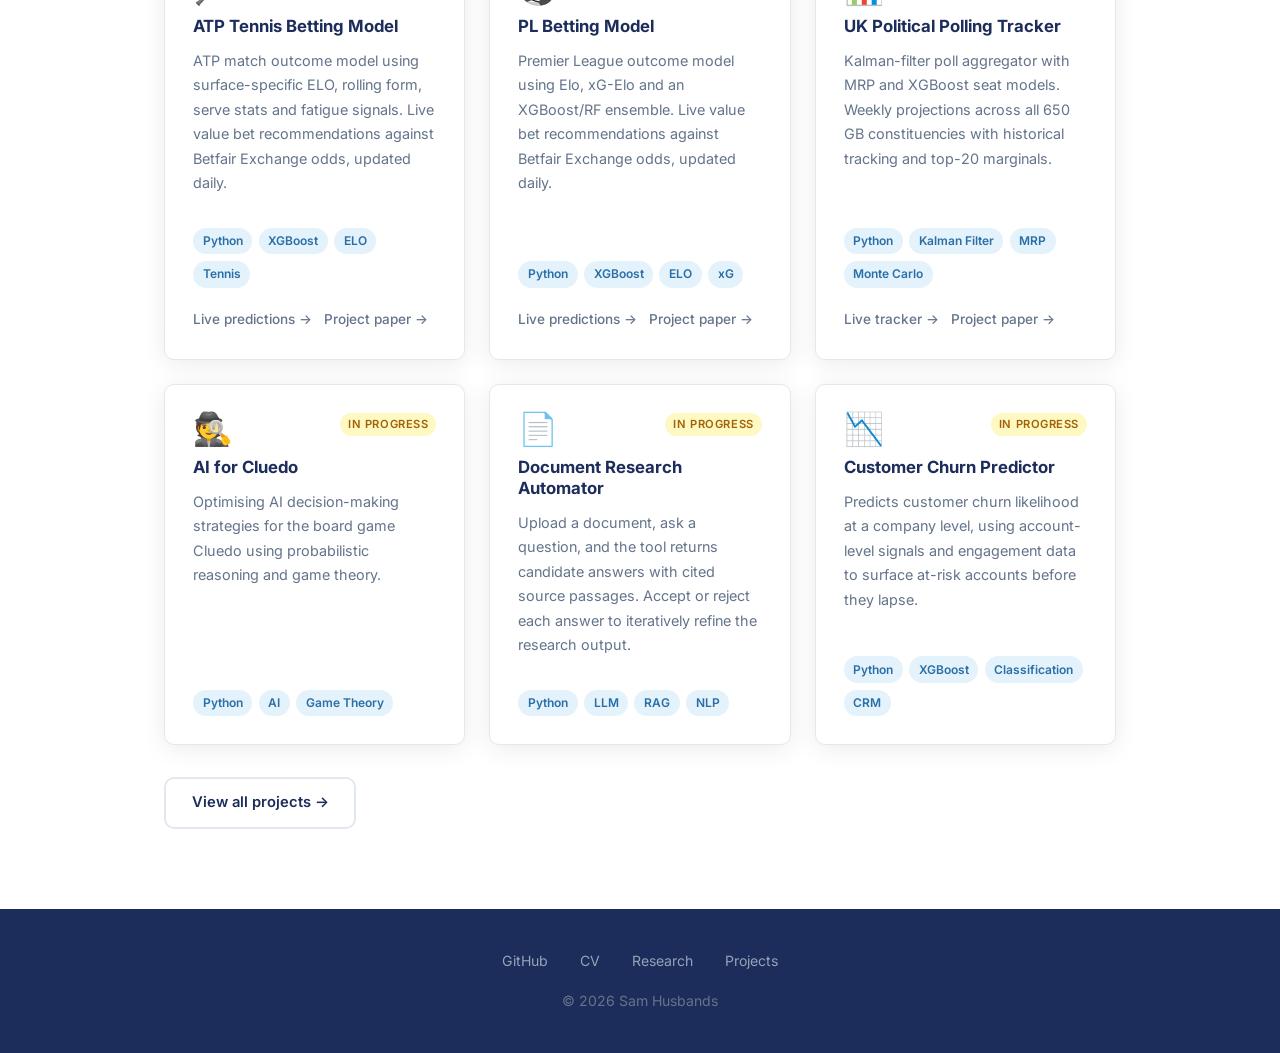
==== commit 985adebb: "Add seat projections and update website for completed polling tracker Made-with: Cursor" ====
--- a/index.html
+++ b/index.html
@@ -80,8 +80,8 @@
           <div style="font-size:2rem;margin-bottom:0.75rem;">⚙️</div>
           <h3>Projects</h3>
           <p style="color:var(--muted);font-size:0.92rem;margin-top:0.5rem;">
-            I'm building tools across AI, data analysis and full-stack web — from optimising AI for Cluedo to
-            analysing UK political polling. <a href="projects.html">See what I'm working on.</a>
+            I've built a tennis bet recommender, a Premier League bet recommender, and a UK political polling
+            tracker with MRP seat projections — with more in progress. <a href="projects.html">See all my projects.</a>
           </p>
         </div>
 
@@ -92,8 +92,8 @@
   <!-- FEATURED PROJECTS PREVIEW -->
   <section>
     <div class="container">
-      <h2 class="section-title">Featured projects</h2>
-      <p class="section-subtitle">A selection of things I'm building. More on the way.</p>
+      <h2 class="section-title">Projects</h2>
+      <p class="section-subtitle">Three complete and three in the pipeline.</p>
       <div class="card-grid">
 
         <div class="project-card">
@@ -136,25 +136,11 @@
 
         <div class="project-card">
           <div class="project-card-header">
-            <span class="project-icon">🕵️</span>
-            <span class="status-badge status-wip">In progress</span>
-          </div>
-          <h3>AI for Cluedo</h3>
-          <p>Optimising AI decision-making strategies for the board game Cluedo using probabilistic reasoning and game theory.</p>
-          <div class="tag-list">
-            <span class="tag">Python</span>
-            <span class="tag">AI</span>
-            <span class="tag">Game Theory</span>
-          </div>
-        </div>
-
-        <div class="project-card">
-          <div class="project-card-header">
             <span class="project-icon">📊</span>
-            <span class="status-badge status-wip">In progress</span>
+            <span class="status-badge status-complete">Complete</span>
           </div>
           <h3>UK Political Polling Tracker</h3>
-          <p>Kalman-filter poll aggregator with MRP and XGBoost seat models. Weekly projections across all 650 constituencies with historical tracking.</p>
+          <p>Kalman-filter poll aggregator with MRP and XGBoost seat models. Weekly projections across all 650 GB constituencies with historical tracking and top-20 marginals.</p>
           <div class="tag-list">
             <span class="tag">Python</span>
             <span class="tag">Kalman Filter</span>
@@ -163,6 +149,51 @@
           </div>
           <div class="project-links" style="margin-top:0.5rem;">
             <a href="polling.html">Live tracker →</a>
+            <a href="polling-paper.html">Project paper →</a>
+          </div>
+        </div>
+
+        <div class="project-card">
+          <div class="project-card-header">
+            <span class="project-icon">🕵️</span>
+            <span class="status-badge status-wip">In progress</span>
+          </div>
+          <h3>AI for Cluedo</h3>
+          <p>Optimising AI decision-making strategies for the board game Cluedo using probabilistic reasoning and game theory.</p>
+          <div class="tag-list">
+            <span class="tag">Python</span>
+            <span class="tag">AI</span>
+            <span class="tag">Game Theory</span>
+          </div>
+        </div>
+
+        <div class="project-card">
+          <div class="project-card-header">
+            <span class="project-icon">📄</span>
+            <span class="status-badge status-wip">In progress</span>
+          </div>
+          <h3>Document Research Automator</h3>
+          <p>Upload a document, ask a question, and the tool returns candidate answers with cited source passages. Accept or reject each answer to iteratively refine the research output.</p>
+          <div class="tag-list">
+            <span class="tag">Python</span>
+            <span class="tag">LLM</span>
+            <span class="tag">RAG</span>
+            <span class="tag">NLP</span>
+          </div>
+        </div>
+
+        <div class="project-card">
+          <div class="project-card-header">
+            <span class="project-icon">📉</span>
+            <span class="status-badge status-wip">In progress</span>
+          </div>
+          <h3>Customer Churn Predictor</h3>
+          <p>Predicts customer churn likelihood at a company level, using account-level signals and engagement data to surface at-risk accounts before they lapse.</p>
+          <div class="tag-list">
+            <span class="tag">Python</span>
+            <span class="tag">XGBoost</span>
+            <span class="tag">Classification</span>
+            <span class="tag">CRM</span>
           </div>
         </div>
 
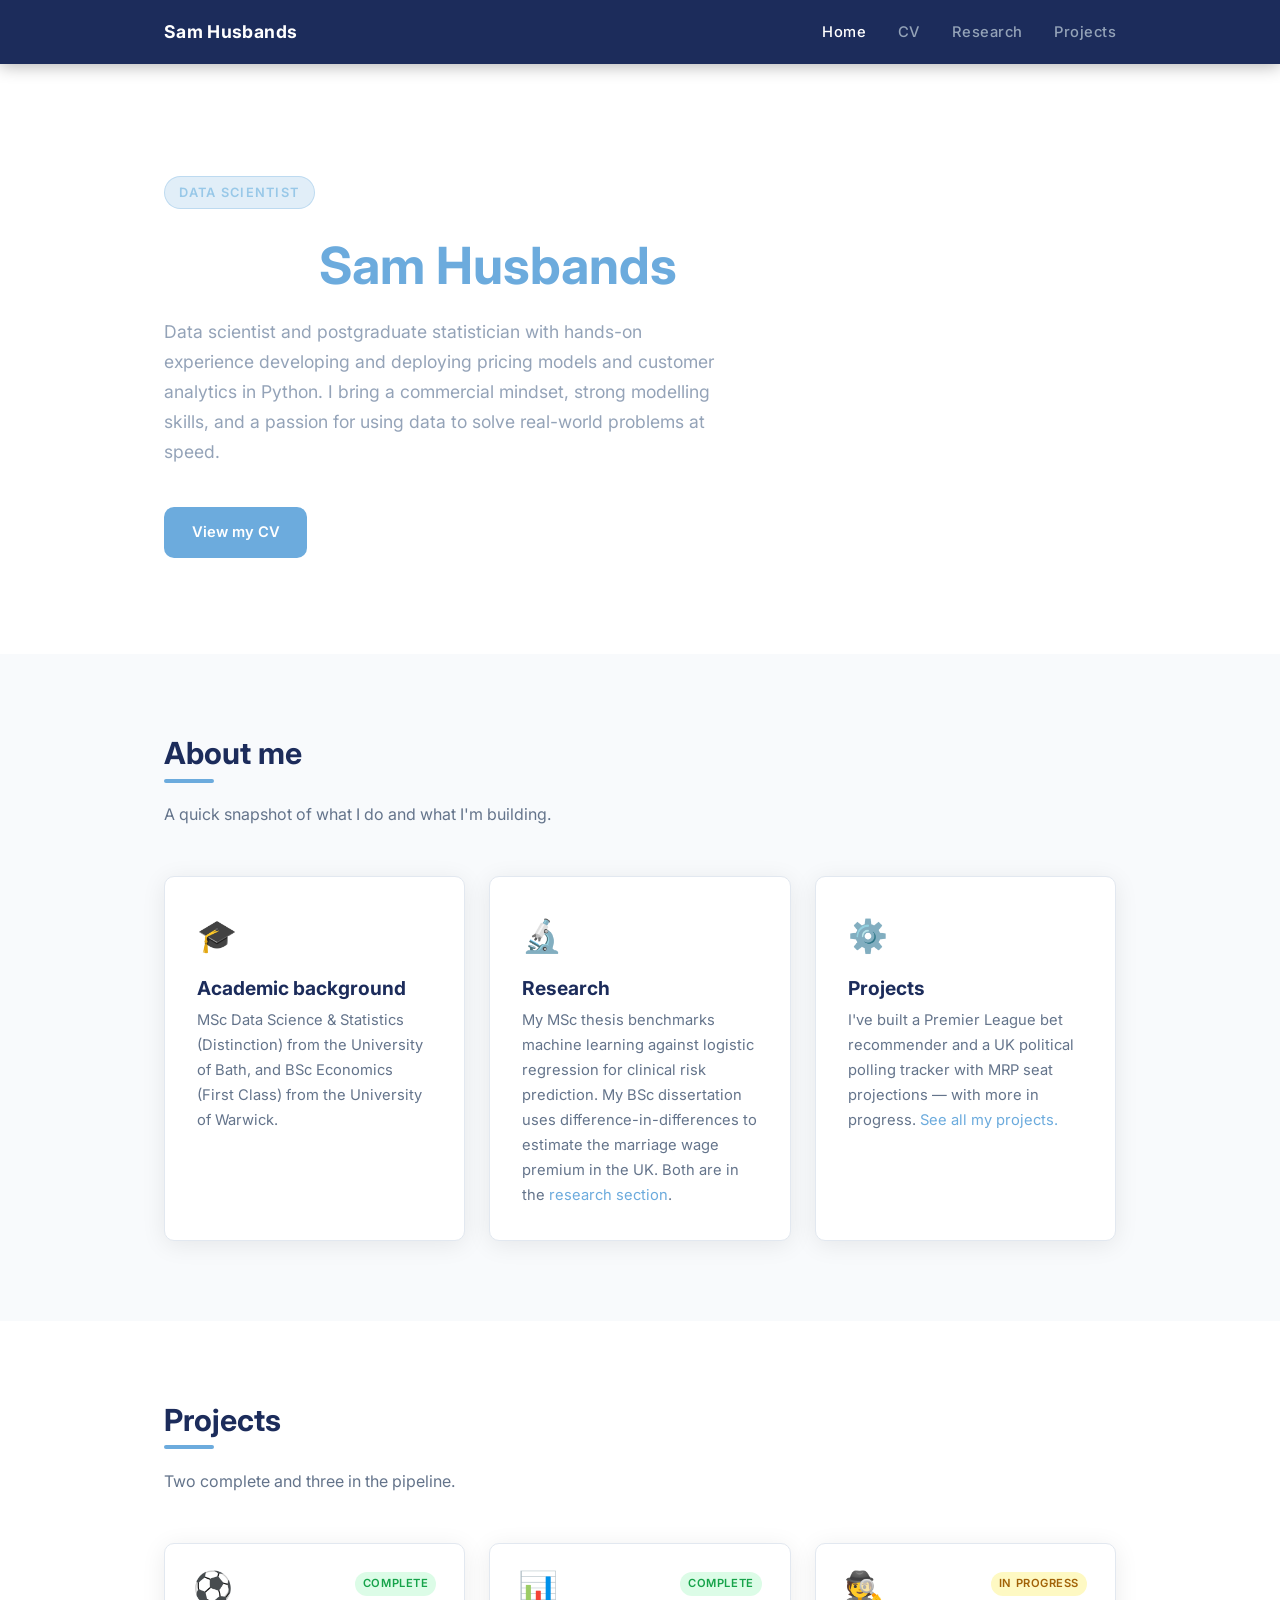
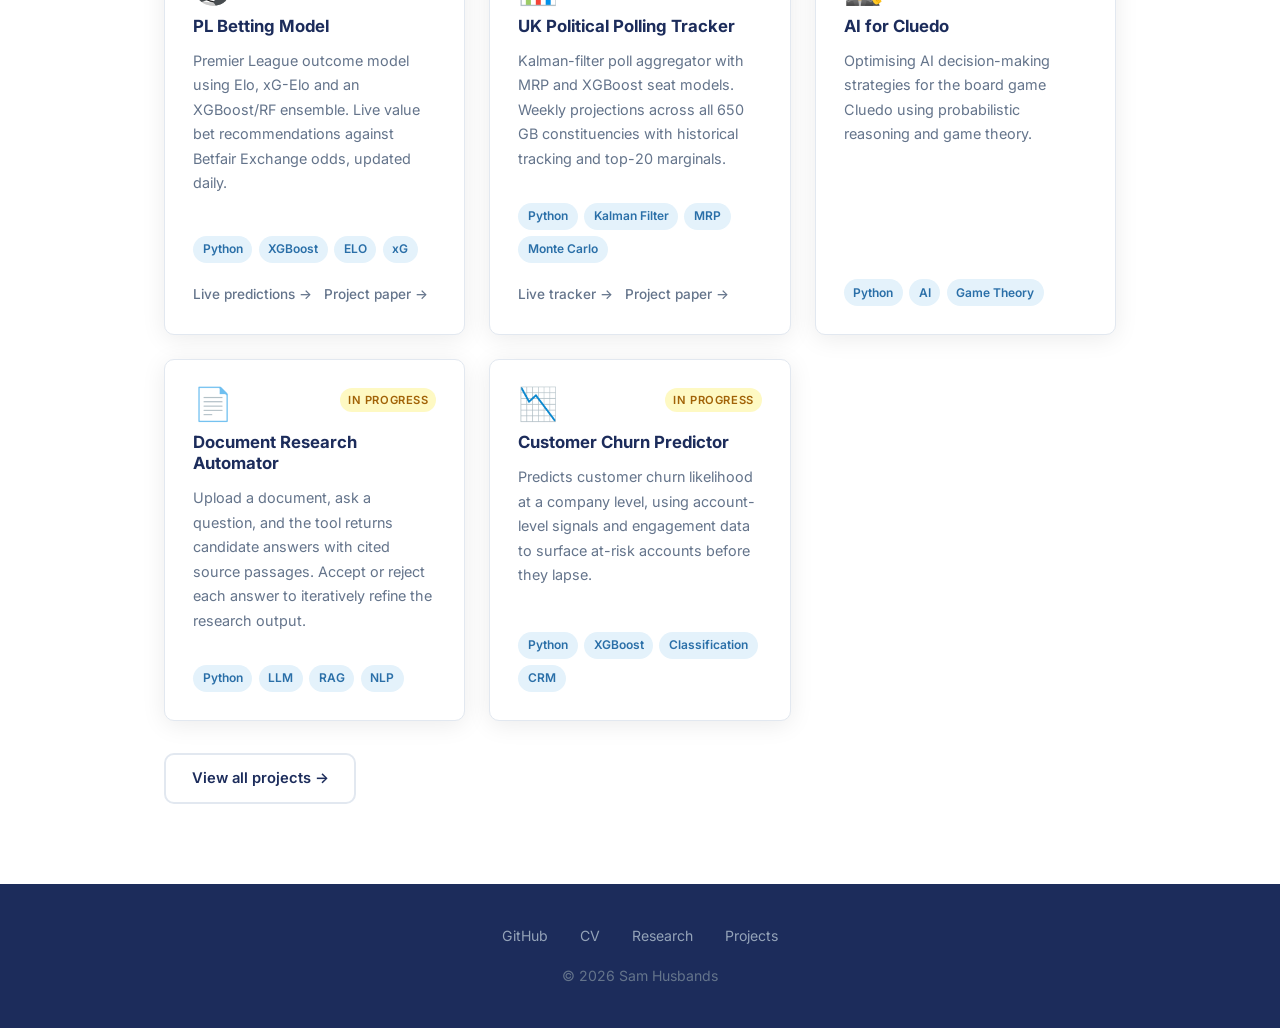
==== commit 9731f2b8: "Remove tennis model from website Strip the ATP tennis betting model from the public site. The tennis" ====
--- a/index.html
+++ b/index.html
@@ -80,7 +80,7 @@
           <div style="font-size:2rem;margin-bottom:0.75rem;">⚙️</div>
           <h3>Projects</h3>
           <p style="color:var(--muted);font-size:0.92rem;margin-top:0.5rem;">
-            I've built a tennis bet recommender, a Premier League bet recommender, and a UK political polling
+            I've built a Premier League bet recommender and a UK political polling
             tracker with MRP seat projections — with more in progress. <a href="projects.html">See all my projects.</a>
           </p>
         </div>
@@ -93,27 +93,8 @@
   <section>
     <div class="container">
       <h2 class="section-title">Projects</h2>
-      <p class="section-subtitle">Three complete and three in the pipeline.</p>
+      <p class="section-subtitle">Two complete and three in the pipeline.</p>
       <div class="card-grid">
-
-        <div class="project-card">
-          <div class="project-card-header">
-            <span class="project-icon">🎾</span>
-            <span class="status-badge status-complete">Complete</span>
-          </div>
-          <h3>ATP Tennis Betting Model</h3>
-          <p>ATP match outcome model using surface-specific ELO, rolling form, serve stats and fatigue signals. Live value bet recommendations against Betfair Exchange odds, updated daily.</p>
-          <div class="tag-list">
-            <span class="tag">Python</span>
-            <span class="tag">XGBoost</span>
-            <span class="tag">ELO</span>
-            <span class="tag">Tennis</span>
-          </div>
-          <div class="project-links" style="margin-top:0.5rem;">
-            <a href="tennis.html">Live predictions →</a>
-            <a href="tennis-paper.html">Project paper →</a>
-          </div>
-        </div>
 
         <div class="project-card">
           <div class="project-card-header">
